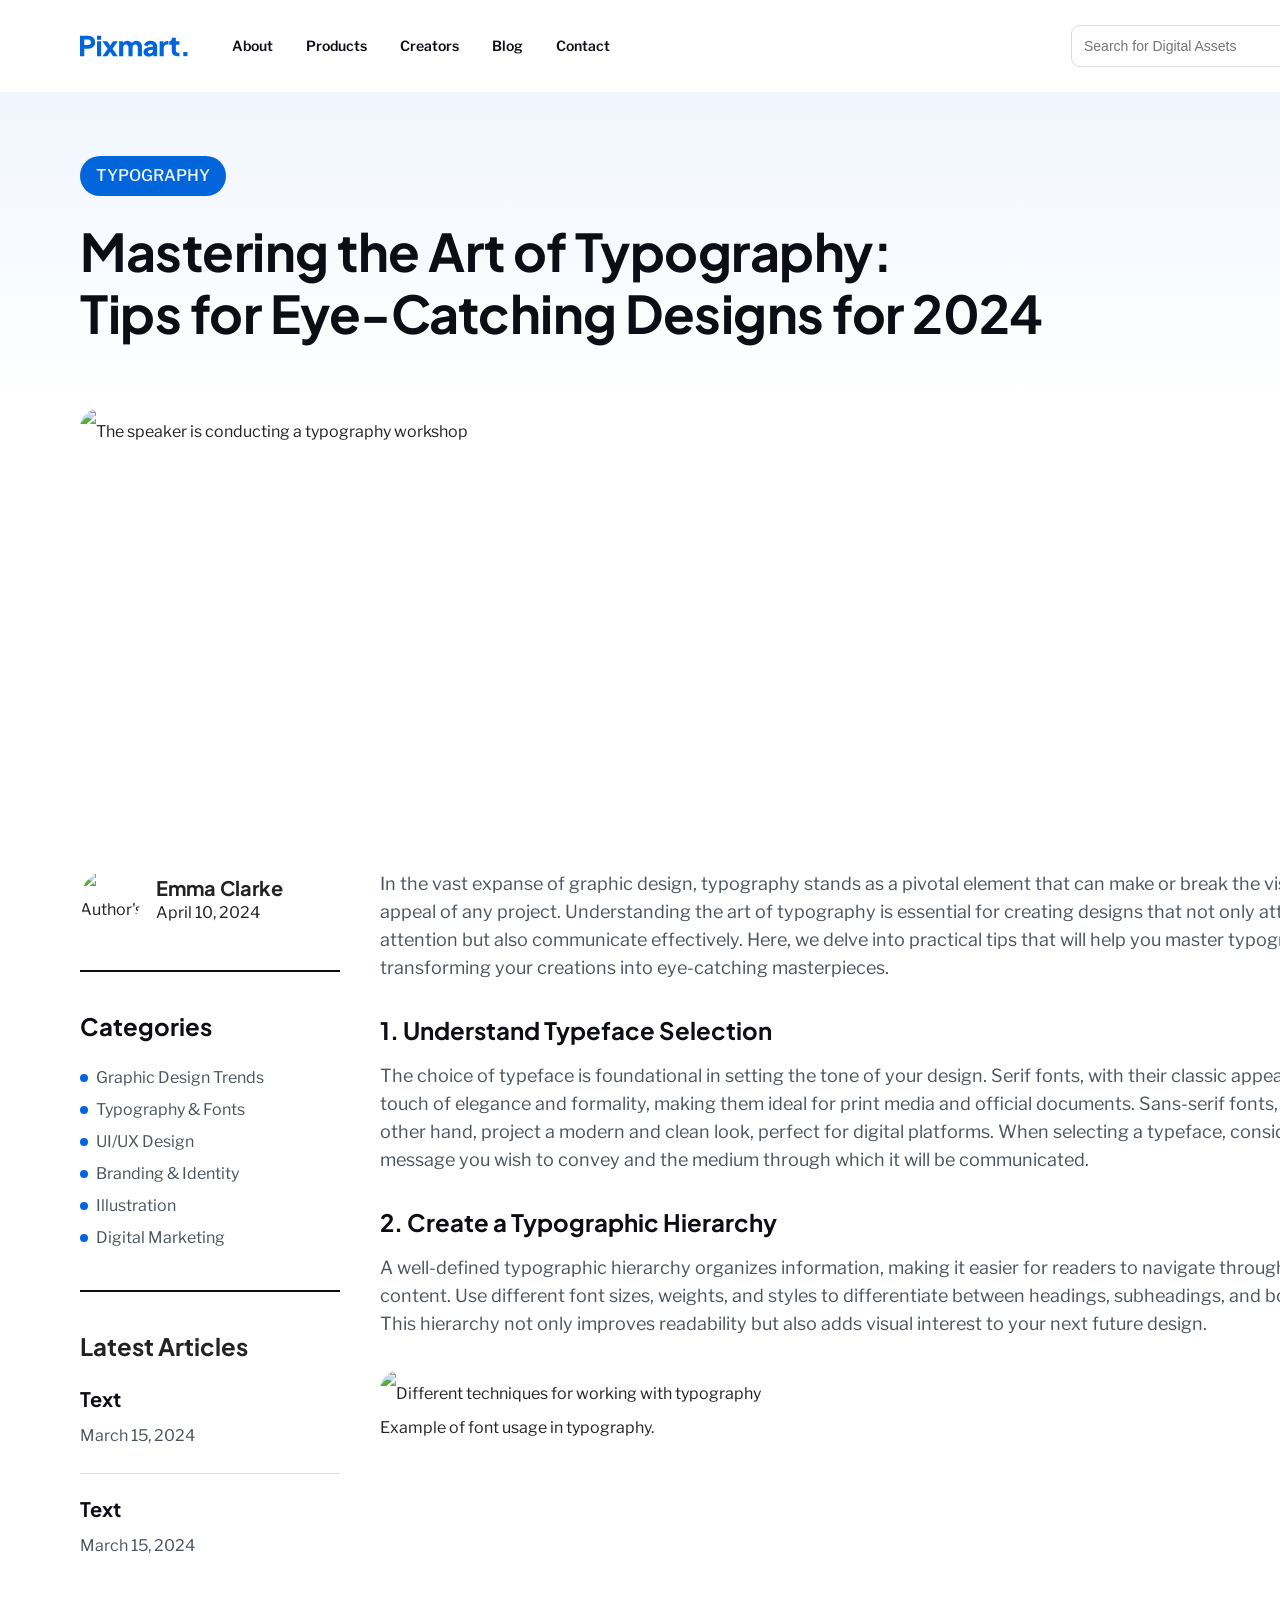
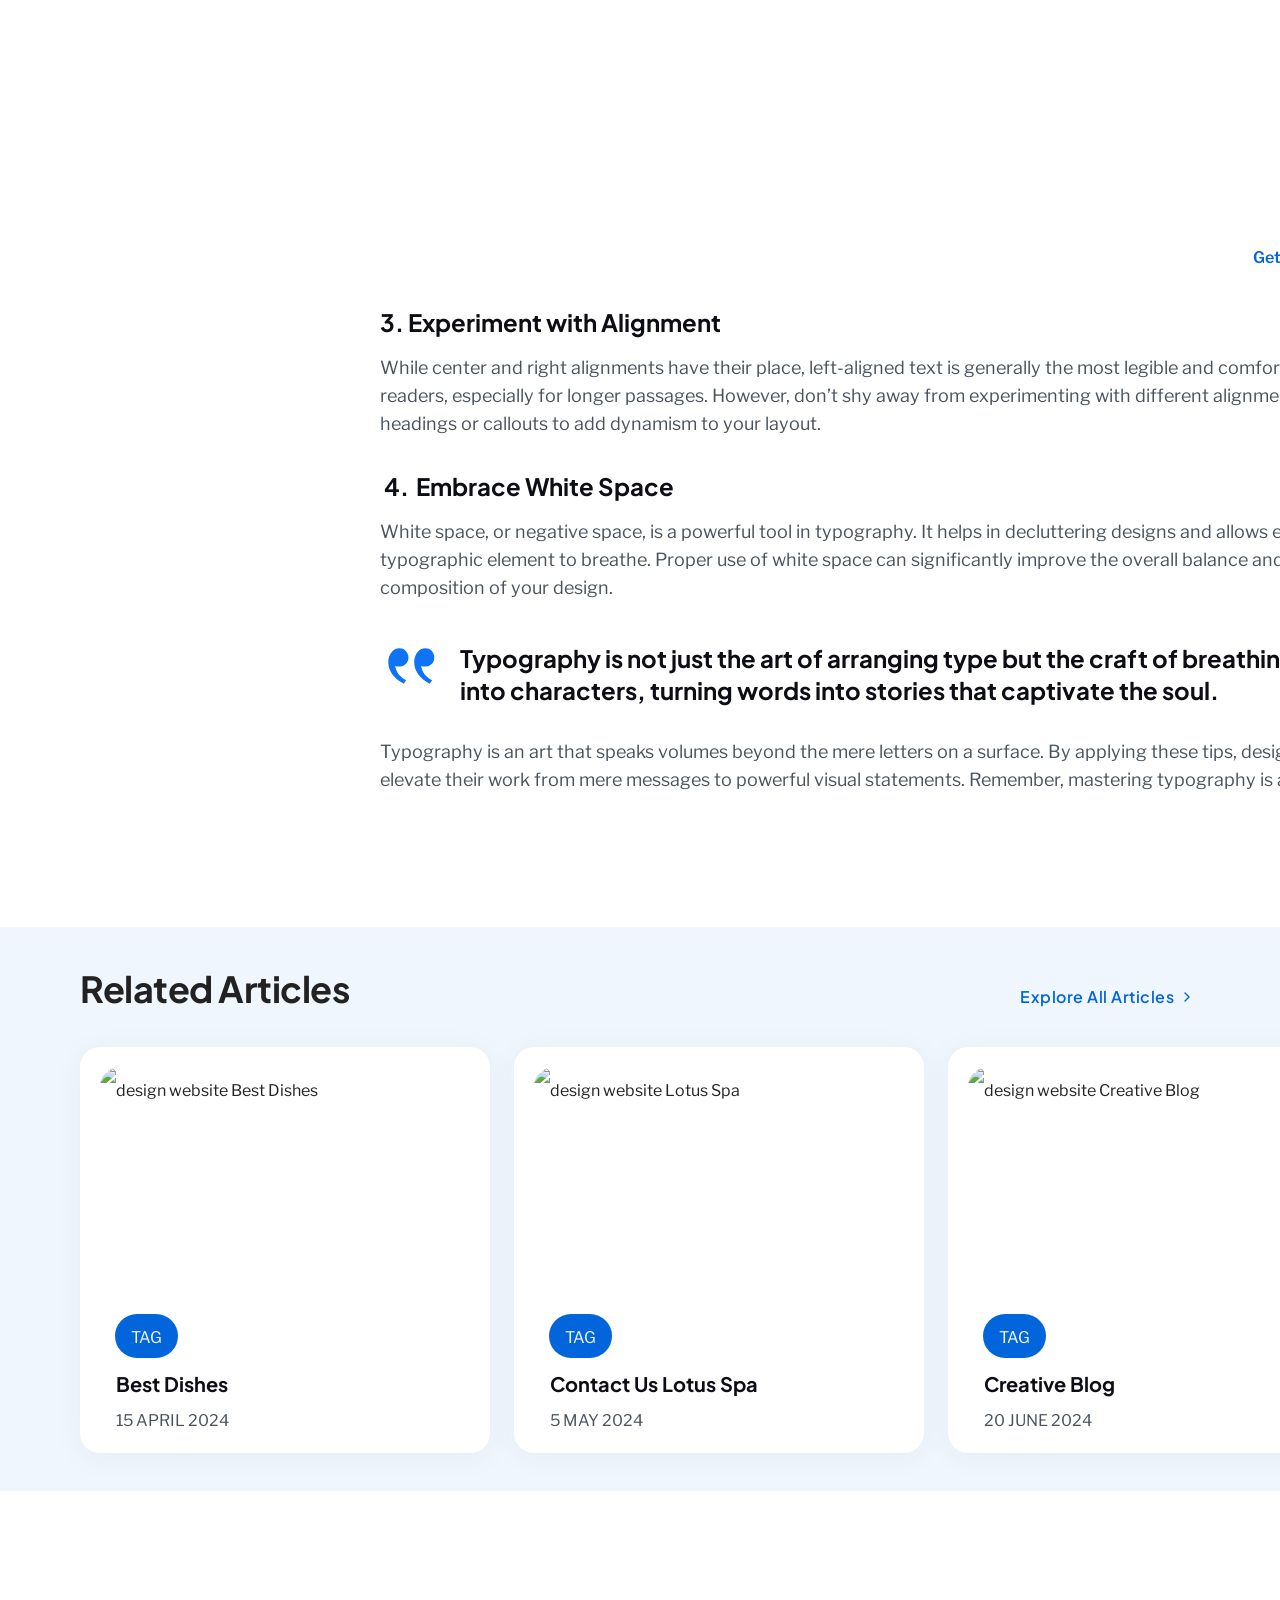
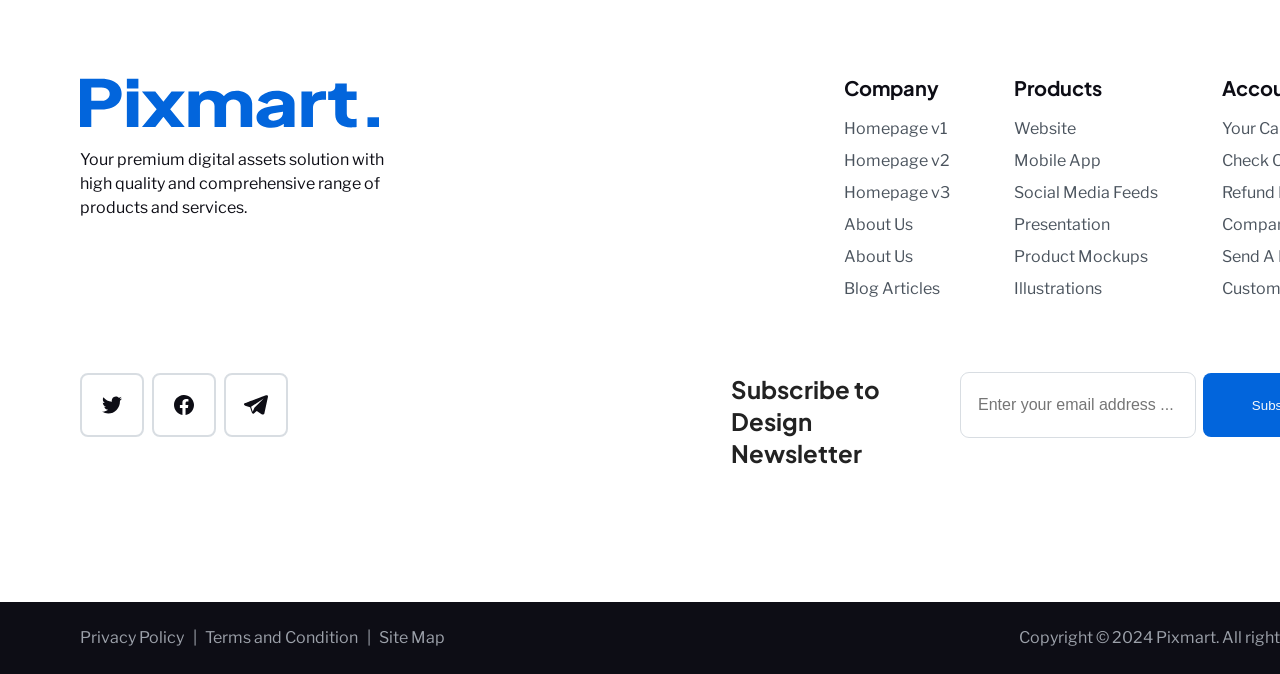
==== blog_details.html @ 141a5604 "refactor footer structure to include container class" ====
<!DOCTYPE html>
<html lang="en">
    <head>
        <meta charset="UTF-8">
        <meta name="viewport" content="width=device-width, initial-scale=1.0">
        <meta name="description" content="Discover why typography is crucial for professional design. Read Pixmart's blog for tips and inspiration for designers and developers.">
        <title>PixMart Blog</title>
        <link rel="icon" href="img/favicons/favicon_16.png" sizes="16x16" type="image/png">
        <link rel="icon" href="img/favicons/favicon_32.png" sizes="32x32" type="image/png">
        <link rel="icon" href="img/favicons/favicon_48.png" sizes="48x48" type="image/png">
        <link rel="icon" href="img/favicons/favicon_64.png" sizes="64x64" type="image/png">
        <link rel="icon" href="img/favicons/favicon_svg.svg" sizes="any" type="image/svg+xml">
        <link rel="icon" href="img/favicons/favicon_ico.ico" type="image/x-icon">
        <link rel="preconnect" href="https://fonts.googleapis.com">
        <link rel="preconnect" href="https://fonts.gstatic.com" crossorigin>
        <link href="https://fonts.googleapis.com/css2?family=Libre+Franklin:ital,wght@0,100..900;1,100..900&family=Plus+Jakarta+Sans:ital,wght@0,200..800;1,200..800&display=swap" rel="stylesheet">
        <link rel="stylesheet" href="css/normalize.css">
        <link rel="stylesheet" href="css/style.css">
        <meta name="color-scheme" content="light">
    </head>

    <body>
        <header class="header container">
            <a class="header__link-svg" href="index.html">
                <svg
                    class="header__logo"
                    width="108"
                    height="22"
                >
                    <use xlink:href="img/sprite.svg#pixmart-logo"></use>
                </svg>
            </a>
            <nav class="nav-menu">
                <ul class="nav-menu__list">
                    <li class="nav-menu__item">
                        <a class="nav-menu__link" href="#">about</a>
                    </li>
                    <li class="nav-menu__item">
                        <a class="nav-menu__link links" href="catalog.html">products</a>
                    </li>
                    <li class="nav-menu__item">
                        <a class="nav-menu__link links" href="#">creators</a>
                    </li>
                    <li class="nav-menu__item">
                        <a class="nav-menu__link links" href="blog_details.html">blog</a>
                    </li>
                    <li class="nav-menu__item">
                        <a class="nav-menu__link links" href="contacts.html">contact</a>
                    </li>
                </ul>
            </nav>
            <form
                action="/#"
                class="header__form"
                method="get"
                role="search"
            >
                <label class="header__form-label visually-hidden" for="id-header-search">
                    Site search input fields
                </label>
                <input
                    type="search"
                    name="header-search"
                    id="id-header-search"
                    class="header__search-filds"
                    placeholder="Search for Digital Assets"
                    required
                >
            </form>
            <a
                href="/#"
                class="header__card-button brand-color-button"
                title="Go to the Cart"
            >
                <svg
                    class="header__button-image"
                    width="24"
                    height="24"
                >
                    <use xlink:href="img/sprite.svg#cart-icon"></use>
                </svg>
            </a>
        </header>

        <main>

            <div class="blog-details__background-heading">
                <div class="blog-details">
                        <span class="blog-details__tag">
                            TYPOGRAPHY
                        </span>
                        <h1 class="blog-details__heading">
                            Mastering the&nbsp;Art&nbsp;of&nbsp;Typography:
                            Tips&nbsp;for&nbsp;Eye-Catching Designs for&nbsp;2024
                        </h1>
                </div>
            </div>
            <div class="blog-details__content-wrap">
                <img
                    src="img/blog_heading_.webp"
                    alt="The speaker is conducting a typography workshop"
                    class="blog-details__content-image"
                    width="1280"
                    height="414"
                >
                <div class="blog-details__side-wrap">
                    <div class="blog-details__author-card">
                        <img
                            src="img/emma_clark_user.webp"
                            alt="Author's picture"
                            class="blog-details__author-image"
                            width="60"
                            height="60"
                        >
                        <div class="blog-details__author-info">
                            <p class="blog-details__author-name">
                                Emma Clarke
                            </p>
                            <time datetime="2024-04-10" class="blog-details__post-time">
                                April 10, 2024
                            </time>
                        </div>
                    </div>
                    <div class="blog-details__categories-wrap">
                        <h2 class="categories__list-tittle">Categories</h2>
                        <ul class="categories__list">
                            <li class="categories__item">
                                <a href="#" class="blog-categories__item-link">
                                    Graphic Design Trends
                                </a>
                            </li>
                            <li class="categories__item">
                                <a href="blog_details.html" class="blog-categories__item-link">
                                    Typography & Fonts
                                </a>
                            </li>
                            <li class="categories__item">
                                <a href="#" class="blog-categories__item-link">
                                    UI/UX Design
                                </a>
                            </li>
                            <li class="categories__item">
                                <a href="#" class="blog-categories__item-link">
                                    Branding & Identity
                                </a>
                            </li>
                            <li class="categories__item">
                                <a href="#" class="blog-categories__item-link">
                                    Illustration
                                </a>
                            </li>
                            <li class="categories__item">
                                <a href="#" class="blog-categories__item-link">
                                    Digital Marketing
                                </a>
                            </li>
                        </ul>
                    </div>
                    <div class="blog-details__last-articles-wrap">
                        <h2 class="last-articles__list-tittle">Latest Articles</h2>
                        <ul class="last-articles__list">
                            <li class="last-articles__item">
                                <a href="#" class="last-articles__item-link">
                                    Text
                                </a>
                                <time datetime="2024-03-15" class="last-articles__time">
                                    March 15, 2024
                                </time>
                            </li>
                            <li class="last-articles__item">
                                <a href="#" class="last-articles__item-link">
                                    Text
                                </a>
                                <time datetime="2024-03-15" class="last-articles__time">
                                    March 15, 2024
                                </time>
                            </li>
                        </ul>
                    </div>
                </div>
                <div class="blog-details__content-container">
                    <p class="blog-details__content">
                        In the vast expanse of graphic design, typography stands as a pivotal element that  can make or break the visual appeal of any project. Understanding the art of     typography is essential for creating designs that not only attract attention but    also communicate effectively. Here, we delve into practical tips that will help you    master typography, transforming your creations into eye-catching masterpieces.
                    </p>
                    <ol class="blog-details__list">
                        <li class="blog-details__list-item">
                            <h2 class="blog-details__item-title">
                                Understand Typeface Selection
                            </h2>
                            <p class="blog-details__item-content">
                                The choice of typeface is foundational in setting the tone of your design.  Serif fonts, with their classic appeal, lend a touch of elegance and     formality, making them ideal for print media and official documents.    Sans-serif fonts, on the other hand, project a modern and clean look,  perfect for digital platforms. When selecting a typeface, consider the   message you wish to convey and the medium through which it will be    communicated.
                            </p>
                        </li>
                        <li class="blog-details__list-item">
                            <h2 class="blog-details__item-title">
                                Create a Typographic Hierarchy
                            </h2>
                            <p class="blog-details__item-content">
                                A well-defined typographic hierarchy organizes information, making it easier    for readers to navigate through the content. Use different font sizes,     weights, and styles to differentiate between headings, subheadings, and body    text. This hierarchy not only improves readability but also adds visual    interest to your next future design.
                            </p>
                            <div class="blog-details__item-picture-wrap">
                                <figure class="blog-details__picture-container">
                                    <img
                                        src="img/font_usage_e.webp"
                                        alt="Different techniques for working with typography"
                                        class="blog-details__picture"
                                        width="980"
                                        height="462"
                                    >
                                    <figcaption class="blog-details__picture-caption">
                                        Example of font usage in typography.
                                    </figcaption>
                                </figure>
                                <a href="#" class="blog-details__content-link brand-color-links">
                                    Get this asset
                                </a>
                            </div>
                        </li>
                        <li class="blog-details__list-item">
                            <h2 class="blog-details__item-title">
                                Experiment with Alignment
                            </h2>
                            <p class="blog-details__item-content">
                                While center and right alignments have their place, left-aligned text is    generally the most legible and comfortable for readers, especially for     longer passages. However, don’t shy away from experimenting with different  alignments in headings or callouts to add dynamism to your layout.
                            </p>
                        </li>
                        <li class="blog-details__list-item">
                            <h2 class="blog-details__item-title">
                                Embrace White Space
                            </h2>
                            <p class="blog-details__item-content">
                                White space, or negative space, is a powerful tool in typography. It helps  in decluttering designs and allows each typographic element to breathe.  Proper use of white space can significantly improve the overall balance and  composition of your design.
                            </p>
                        </li>
                    </ol>
                    <div class="blog-details__qoute-wrap">
                        <svg
                            class="blog-details__qoute-img"
                            width="48"
                            height="38"
                        >
                            <use xlink:href="img/sprite.svg#qoute-img"></use>
                        </svg>
                        <blockquote class="blog-details__quote">
                            Typography is not just the art of arranging type but the craft of breathing life    into characters, turning words into stories that captivate the soul.
                        </blockquote>
                    </div>
                    <p class="blog-details__content">
                        Typography is an art that speaks volumes beyond the mere letters on a surface. By   applying these tips, designers can elevate their work from mere messages to powerful  visual statements. Remember, mastering typography is a journey of continuous     learning and experimentation. Embrace the process, and let your designs speak louder    than words. Happy designing!
                    </p>
                </div>
            </div>

            <section class="blog-details__cards-container">
                <div class="blog-details__cards-background">
                    <div class="blog-details__cards-title-wrap">
                        <h2 class="blog-details__cards-title">Related Articles</h2>
                        <a href="#" class="blog-details__title-link brand-color-links">
                            Explore All Articles
                            <svg
                                class="blog-details__title-link-icon"
                                width="16"
                                height="16"
                                aria-hidden="true"
                            >
                                <use xlink:href="img/sprite.svg#arrow-left-link"></use>
                            </svg>
                        </a>
                    </div>
                    <div class="blog-details__cards-wrap">
                        <a href="#" class="blog-details__cards-link">
                            <article class="blog-details__card">
                                <img 
                                    src="img/best_dishes.webp"
                                    alt="design website Best Dishes"
                                    class="blog-details__cards-image"
                                    width="370"
                                    height="272"
                                >
                                <div class="blog-details__cards-heading-wrap">
                                    <h3 class="blog-details__card-heading">Best Dishes</h3>
                                    <time datetime="2024-04-15" class="blog-details__cards-time">
                                        15 APRIL 2024
                                    </time>
                                </div>
                            </article>
                        </a>
                        <a href="#" class="blog-details__cards-link">
                            <article class="blog-details__card">
                                <img
                                    src="img/lotus_spa.webp"
                                    alt="design website Lotus Spa"
                                    class="blog-details__cards-image"
                                    width="370"
                                    height="272"
                                >
                                <div class="blog-details__cards-heading-wrap">
                                    <h3 class="blog-details__card-heading">Contact Us Lotus Spa</h3>
                                    <time datetime="2024-05-05" class="blog-details__cards-time">
                                        5 MAY 2024
                                    </time>
                                </div>
                            </article>
                        </a>
                        <a href="#" class="blog-details__cards-link">
                            <article class="blog-details__card">
                                <img
                                    src="img/ceative_blog.webp"
                                    alt="design website Creative Blog"
                                    class="blog-details__cards-image"
                                    width="370"
                                    height="272"
                                >
                                <div class="blog-details__cards-heading-wrap">
                                    <h3 class="blog-details__card-heading">Creative Blog</h3>
                                    <time datetime="2024-06-20" class="blog-details__cards-time">
                                        20 JUNE 2024
                                    </time>
                                </div>
                            </article>
                        </a>
                    </div>
                </div>
            </section>

        </main>

        <footer class="footer">
            <div class="footer__main-wrap container">
                <div class="footer__content">
                    <div class="footer__logo-description-wrap">
                        <a href="index.html" class="footer__logo-home-link">
                            <svg
                                class="footer__logo"
                                width="300"
                                height="50.19"
                            >
                                <use xlink:href="img/sprite.svg#pixmart-logo"></use>
                            </svg>
                        </a>
                        <p class="footer__logo-description">Your premium digital assets solution with high  quality and comprehensive range of products and services.</p>
                    </div>
                    <div class="footer__links-sections">
                        <section class="footer__links-lists">
                            <h2 class="footer__list-header">Company</h2>
                            <ul class="footer__list">
                                <li class="footer__links-lists-items">
                                    <a href="#" class="footer__links">Homepage v1</a>
                                </li>
                                <li class="footer__links-lists-items">
                                    <a href="#" class="footer__links">Homepage v2</a>
                                </li>
                                <li class="footer__links-lists-items">
                                    <a href="#" class="footer__links">Homepage v3</a>
                                </li>
                                <li class="footer__links-lists-items">
                                    <a href="#" class="footer__links">About Us</a>
                                </li>
                                <li class="footer__links-lists-items">
                                    <a href="#" class="footer__links">About Us</a>
                                </li>
                                <li class="footer__links-lists-items">
                                    <a href="blog_details.html" class="footer__links">Blog Articles</a>
                                </li>
                            </ul>
                        </section>

                        <section class="footer__links-lists">
                            <h2 class="footer__list-header">Products</h2>
                            <ul class="footer__list">
                                <li class="footer__links-lists-items">
                                    <a href="catalog.html" class="footer__links">Website</a>
                                </li>
                                <li class="footer__links-lists-items">
                                    <a href="#" class="footer__links">Mobile App</a>
                                </li>
                                <li class="footer__links-lists-items">
                                    <a href="#" class="footer__links">Social Media Feeds</a>
                                </li>
                                <li class="footer__links-lists-items">
                                    <a href="#" class="footer__links">Presentation</a>
                                </li>
                                <li class="footer__links-lists-items">
                                    <a href="#" class="footer__links">Product Mockups</a>
                                </li>
                                <li class="footer__links-lists-items">
                                    <a href="#" class="footer__links">Illustrations</a>
                                </li>
                            </ul>
                        </section>

                        <section class="footer__links-lists">
                            <h2 class="footer__list-header">Account</h2>
                            <ul class="footer__list">
                                <li class="footer__links-lists-items">
                                    <a href="#" class="footer__links">Your Cart</a>
                                </li>
                                <li class="footer__links-lists-items">
                                    <a href="#" class="footer__links">Check Out</a>
                                </li>
                                <li class="footer__links-lists-items">
                                    <a href="#" class="footer__links">Refund Policy</a>
                                </li>
                                <li class="footer__links-lists-items">
                                    <a href="#" class="footer__links">Company Policy</a>
                                </li>
                                <li class="footer__links-lists-items">
                                    <a href="contacts.html" class="footer__links">Send A Message</a>
                                </li>
                                <li class="footer__links-lists-items">
                                    <a href="#" class="footer__links">Customer Support</a>
                                </li>
                            </ul>
                        </section>

                    </div>
                </div>
                <div class="newsletter">
                    <ul class="footer__social-media-list">
                        <li class="footer__social-media-item">
                            <a
                                href="#"
                                class="footer__social-media-links brand-light-color-button"
                                target="_blank"
                                rel="noopener noreferrer"
                            >
                                <svg
                                    class="footer__social-media-icon"
                                    width="24"
                                    height="24"
                                >
                                    <use xlink:href="img/sprite.svg#x-twitter-ico"></use>
                                </svg>
                            </a>
                        </li>
                        <li class="footer__social-media-item">
                            <a
                                href="#"
                                class="footer__social-media-links brand-light-color-button"
                                target="_blank"
                                rel="noopener noreferrer"
                            >
                            <svg
                                class="footer__social-media-icon"
                                width="24"
                                height="24"
                            >
                                <use xlink:href="img/sprite.svg#facebook-ico"></use>
                            </svg>
                            </a>
                        </li>
                        <li class="footer__social-media-item">
                            <a
                                href="#"
                                class="footer__social-media-links brand-light-color-button"
                                target="_blank"
                                rel="noopener noreferrer"
                            >
                            <svg
                                class="footer__social-media-icon"
                                width="24"
                                height="24"
                            >
                                <use xlink:href="img/sprite.svg#telegram"></use>
                            </svg>
                            </a>
                        </li>
                    </ul>
                    <form
                        action="#"
                        method="post"
                        class="newsletter__form"
                    >
                        <label for="id-footer-user-email" class="newsletter__form-label">
                            Subscribe to Design Newsletter
                        </label>
                        <input
                            type="email"
                            name="footer-user-email"
                            id="id-footer-user-email"
                            class="newsletter__email-input"
                            placeholder="Enter your email address ..."
                            required
                            pattern="[a-z0-9._%+-]+@[a-z0-9.-]+\.[a-z]{2,}$"
                        >
                        <button type="submit" class="newsletter__form-button brand-color-button">
                            Subscribe
                        </button>
                    </form>
                </div>
            </div>
            <div class="footer__bottom-bar">
                <div class="footer__copyright-container  container">
                    <nav class="footer__copyright-navigation">
                        <ul class="footer__copyright-list">
                            <li class="footer__copyright-item">
                                <a href="#" class="footer__copyright-links">Privacy Policy</a>
                            </li>
                            <li class="footer__copyright-item">
                                <a href="#" class="footer__copyright-links">Terms and Condition</a>
                            </li>
                            <li class="footer__copyright-item">
                                <a href="#" class="footer__copyright-links">Site Map</a>
                            </li>
                        </ul>
                    </nav>
                    <p class="footer__copyright">Copyright &copy; 2024 Pixmart. All rights reserved.</p>
                </div>
            </div>
        </footer>
    </body>
</html>
---- css/style.css ----
:root {
    --font-family-secondary: "Libre Franklin", Arial, sans-serif;
    --font-family-primary: "Plus Jakarta Sans", Arial, sans-serif;


    --font-size-heroes: 52px;
    --font-size-headings: var(--font-size-small);
    --font-size-subheadings: var(--font-size-extra);
    --font-size-buttons: var(--font-size-medium);
    --font-size-controls: var(--font-size-extra-small);


    --font-size-extra: 36px;

    --font-size-extra-large: 28px;

    --font-size-medium-large: 24px;

    --font-size-large: 20px;

    --font-size-medium: 18px;

    --font-size-small: 16px;

    --font-size-extra-small: 14px;


    --font-weight-extra: 700;

    --font-weight-large: 600;

    --font-weight-medium: 500;

    --font-weight-small: 400;


    --font-line-height-heroes: 62px;

    --font-line-hieght-regular:48px;

    --font-line-height-large: 28px;

    --font-line-height-medium: 24px;

    --font-line-height-small: 20px;


    --color-brand: rgb(2, 101, 220);
    --color-brand-alternative: rgba(244, 247, 250, 1);
    --color-bg-base: rgba(255, 255, 255, 1);
    --color-text-primary: rgba(13, 13, 21, 1);
    --color-text-secondary: rgba(42, 53, 65, 0.85);
    --color-text-secondary-alt: rgba(42, 53, 65, 0.7);
    --color-headings: rgba(15, 115, 246, 1);
    --color-brand-buttons: rgba(245, 248, 251, 1);
    --color-bg-base-invert: var(--color-text-primary);
    --color-titles: rgb(34, 34, 34);
}

/* Reset CSS */
* {
    margin: 0;
    padding: 0;
    box-sizing: border-box;
    outline-offset: 0;
}

/* Base styles */
body {
    font-family: var(--font-family-secondary);
    line-height: var(--font-line-hieght-regular);
    background-color: var(--color-bg-base);
    color: var(--color-titles);
    margin: 0;
    padding: 0;
}

h1, h2, h3, h4, h5, h6 {
    font-weight: normal;
}

p {
    margin: 0 0 0 0;
}

ul {
    list-style: none;
    padding: 0;
}

a {
    text-decoration: none;
    color: inherit;
}

.container {
    width: 1440px;
    margin-inline: auto;
    padding-inline: 80px;
}

:focus {
    outline: none;
}

button {
    border: none;
}

.visually-hidden {
    position: absolute;
    width: 1px;
    height: 1px;
    padding: 0;
    margin: -1px;
    overflow: hidden;
    clip: rect(0, 0, 0, 0);
    border: 0;
}

.section-gap-container {
    display: flex;
    flex-direction: column;
    gap: 120px;
}

.header {
    display: flex;
    align-items: center;
    padding-top: 26px;
    padding-bottom: 26px;
    justify-content: space-between;
    gap: 8px;
    flex-wrap: nowrap;
}

.header__link-svg {
    margin-right: 24px;
}

.header__link-svg:focus-visible {
    outline: 4px solid rgb(56, 146, 243);
    border-radius: 5px;
}

.header__logo {
    display: flex;
    align-items: center;
}

.header__form {
    margin-left: auto;
    display: flex;
    align-items: center;
    margin-right: 0px;
}

.header__search-filds {
    width: 240px;
    padding: 10px 12px;
    font-size: var(--font-size-controls);
    font-weight: var(--font-weight-small);
    line-height: var(--font-line-height-small);
    color: var(--color-text-secondary-alt);
}

.header__card-button {
    display: flex;
    align-items: center;
    justify-content: center;
    border-radius: 8px;
    background-color: var(--color-brand);
    padding: 9px;
    width: 40px;
    height: 40px;
    box-sizing: border-box;
    flex-shrink: 0;
}

.header__card-button:hover {
    background: rgb(56, 146, 243);
}

.header__card-button:focus-visible {
    outline: 4px solid rgb(56, 146, 243);
    background: var(--color-brand);
}

.header__card-button:active {
    background: rgb(0, 84, 182);
}

.header__card-button:disabled {
    background: rgba(29, 54, 83, 0.17);
}

.nav-menu {
    padding-inline: 12px;
}

.nav-menu__list {
    display: flex;
    gap: 33px;
    align-items: center;
    max-width: 820px;
    flex-wrap: nowrap;
}

.nav-menu__item {
    display: flex;
    flex-wrap: nowrap;
}

.nav-menu__link {
    font-weight: var(--font-weight-large);
    font-size: var(--font-size-extra-small);
    line-height: var(--font-line-height-small);
    font-family: var(--font-family-secondary);
    text-transform: capitalize;
    color: var(--color-text-primary);
    text-overflow: ellipsis;
    overflow: hidden;
}

.nav-menu__link:hover {
    color: rgb(56, 146, 243);
}

.nav-menu__link:focus-visible {
    outline: 4px solid rgb(56, 146, 243);
    border-radius: 5px;
}

.nav-menu__link:active {
    color: rgb(0, 84, 182);
    outline: none;
}

.nav-menu__link:disabled {
    color: rgba(34, 52, 73, 0.4);
}

.hero {
    background: linear-gradient(90deg, rgb(240, 246, 253) 44%, var(--color-bg-base) 100%);
}

.hero__content {
    display: flex;
    flex-direction: row;
    justify-content: flex-start;
    gap: 33px;
    flex-wrap: nowrap;
    padding-inline: 80px 40px;
    margin-block: 47px;
    align-items: flex-start;
}

.hero__text-container {
    display: flex;
    flex-direction: column;
    align-items: flex-start;
    gap: 32px;
    padding: 74px 0 0 0;
    margin: 0px 100px 74px 0;
    flex-wrap: nowrap;
}

.hero__title {
    font-family: var(--font-family-primary);
    font-weight: var(--font-weight-extra);
    font-size: var(--font-size-heroes);
    line-height: var(--font-line-height-heroes);
    letter-spacing: -0.5px;
    margin: 0;
    max-width: min-content;
}

.block-line {
    display: block;
}

span.hero__accent {
    color: var(--color-brand);
}

.hero__slogan {
    font-family: var(--font-family-primary);
    font-size: var(--font-size-large);
    font-weight: var(--font-weight-medium);
    line-height: var(--font-line-height-large);
    color: var(--color-text-secondary);
    margin: 0px;
    max-width: 568px;
    overflow: hidden;
    white-space: normal;
    text-overflow: ellipsis;
}

.hero__buttons-wrap {
    display: flex;
    gap: 9px;
    flex-direction: row;
}

.hero__buttons {
    font-size: var(--font-size-medium);
    line-height: var(--font-line-height-large);
    font-weight: var(--font-weight-large);
    border-radius: 8px;
    padding: 18px 32px;
    background: var(--color-brand);
    color: var(--color-brand-buttons);
    height: 64px;
    white-space: nowrap;
}

.hero__buttons:hover {
    background: rgb(56, 146, 243);
}

.hero__buttons:focus-visible {
    outline: 4px solid rgb(56, 146, 243);
    background: var(--color-brand);
}

.hero__buttons:active {
    background: rgb(0, 84, 182);
}

.hero__buttons:disabled {
    background: rgba(29, 54, 83, 0.17);
    color: rgba(34, 52, 73, 0.4);
}

.hero__buttons-social {
    font-size: 18px;
    line-height: 28px;
    font-weight: 600;
    border-radius: 8px;
    padding: 18px 32px 18px 39px;
    display: flex;
    gap: 10px;
    align-items: center;
    background: var(--color-bg-base);
    margin-left: 16px;
    height: 64px;
    white-space: nowrap;
}

.hero__buttons-social:hover {
    outline: 1px solid rgb(56, 146, 243);
    background: rgba(41, 77, 117, 0.09);
}

.hero__buttons-social:focus-visible {
    outline: 4px solid rgb(56, 146, 243);
    background: rgba(41, 77, 117, 0.09);
}

.hero__buttons-social:active {
    outline: none;
    background: rgba(41, 77, 117, 0.09);
}

.hero__buttons-social:disabled {
    outline: none;
    color: rgba(34, 52, 73, 0.4);
}

.hero__img-container {
    display: grid;
    grid-template-columns: 12.6% 28%;
    grid-template-rows: 3.5% 31%;
    grid-gap: 32px;
    max-width: 624px;
    position: relative;
}

.hero__img-container:before {
    content: "";
    display: block;
    width: 56px;
    height: 56px;
    background-image: url('/img/hero_icon_befor.svg');
    position: absolute;
    background-size: 32px;
    background-position: center;
    background-repeat: no-repeat;
    top: 446px;
    left: 30px;
    z-index: 2;
    border-radius: 10px;
    box-shadow: 0px 4px 40px 0px rgba(29, 57, 95, 0.08);
    background-color: rgb(255, 255, 255);
}

.hero__img-container:after {
    content: "";
    display: block;
    width: 56px;
    height: 56px;
    background-image: url('/img/hero_icon_after.svg');
    position: absolute;
    background-size: 32px;
    background-position: center;
    background-repeat: no-repeat;
    top: 9px;
    left: 494px;
    z-index: 2;
    border-radius: 10px;
    box-shadow: 0px 4px 40px 0px rgba(29, 57, 95, 0.08);
    background-color: rgb(255, 255, 255);
}

.hero__img-examples {
    grid-column: 3/4;
    grid-row: 2/3;
    object-fit: cover;
    outline: 5px solid rgb(255, 255, 255);
    outline-offset: -5px;
    border-radius: 10px;
}

.hero__image-ui {
    grid-column: 1/2;
    grid-row: 1/4;
    object-fit: cover;
    z-index: 1;
    border-radius: 10px;
    object-position: -345px;
}

.hero__img-screens {
    object-fit: cover;
    grid-column: 2/3;
    grid-row: 3/4;
}



.products {
    display: flex;
    flex-direction: row;
    gap: 34px;
    justify-content: flex-start;
    flex-wrap: nowrap;
    overflow: hidden;
}

.products__item {
    display: flex;
    flex-direction: column;
    align-items: center;
    gap: 21px;
}

.products__img-container {
    border-radius: 20px;
    padding: 36px;
    background: var(--color-brand-alternative);
    color: var(--color-brand);
}

.products__img-container:hover {
    background: var(--color-brand);
}

.products__img-container:hover svg {
    color:  rgb(224, 242, 255);
}

.products__img {
    display: block;
}

.products__item-text {
    font-family: var(--font-family-primary);
    font-weight: var(--font-weight-medium);
    font-size: var(--font-size-large);
    line-height: var(--font-line-height-large);
}

.categories {
    display: grid;
    grid-template-columns: 1fr 1fr;
    gap: 64px;
    align-items: start;
}

.categories__items {
    display: grid;
    grid-template-columns: repeat(2, max-content);
    grid-template-rows: repeat(2, 100px 60px) 100px;
    gap: 20px;
    clip-path: inset(120px 0px 120px 0px);
    margin: -120px 0;
    padding: 0px 74px;
    position: relative;
}

.categories__item-link {
    position: relative;
}

.categories__item-link:nth-of-type(3):before {
    content: "";
    position: absolute;
    top: 0;
    left: 0;
    background: linear-gradient(181deg, rgba(240, 246, 253, 60%) 0%, rgba(255, 255, 255, 100%) 100%);
    z-index: 2;
    border-radius: 20px 20px 0 0;
    width: 220px;
    height: 60px;
}

.categories__item-link:nth-of-type(6):before {
    content: "";
    position: absolute;
    top: 120px;
    left: 0;
    background: linear-gradient(359deg, rgba(240, 246, 253, 60%) 0%, rgba(255, 255, 255, 100%) 100%);
    z-index: 2;
    border-radius: 0 0 20px 20px;
    width: 220px;
    height: 60px;
}

.categories__item-link:nth-of-type(1) {
    grid-column: 1;
    grid-row: 2;
}

.categories__item-link:nth-of-type(2) {
    grid-column: 1;
    grid-row: 4;
}

.categories__item-link:nth-of-type(3) {
    grid-column: 1;
    grid-row: 6;
}

.categories__item-link:nth-of-type(4) {
    grid-column: 2;
    grid-row: 5;
}

.categories__item-link:nth-of-type(5) {
    grid-column: 2;
    grid-row: 3;
}

.categories__item-link:nth-of-type(6) {
    grid-column: 2;
    grid-row: 1;
}

article.categories__cards {
    background: var(--color-brand-alternative);
    display: flex;
    gap: 16px;
    padding: 24px 24px;
    border-radius: 20px;
    flex-direction: column;
    color: var(--color-brand);
    max-width: 220px;
}

article.categories__cards:hover {
    background: var(--color-brand);
}

article.categories__cards:hover .categories__cards-title {
    color: rgb(248, 247, 255);
}

article.categories__cards:hover svg {
    color:  rgb(224, 242, 255);
}

.categories__cards-text-wrap {
    display: flex;
    flex-direction: column;
    gap: 8px;
    overflow: hidden;
}

.categories__cards-title {
    font-family: var(--font-family-primary);
    font-size: var(--font-size-extra-large);
    font-weight: var(--font-weight-extra);
    line-height: var(--font-size-extra);
    color: var(--color-text-primary);
    margin: 0;
    white-space: nowrap;
    overflow: hidden;
    text-overflow: ellipsis;
}

.categories__cards-category-wrap {
    white-space: nowrap;
    font-size: var(--font-size-small);
    font-weight: var(--font-weight-small);
    color: var(--color-text-secondary);
    line-height: var(--font-line-height-medium);
    margin: 0;
    overflow: hidden;
    display: flex;
    flex-wrap: nowrap;
    flex-direction: row;
    gap: 22px;
}

.categories__cards-category {
    font-size: var(--font-size-small);
    font-weight: var(--font-weight-small);
    color: var(--color-text-secondary);
    line-height: var(--font-line-height-medium);
    margin: 0;
}

.categories__cards-category:not(:last-of-type):after {
    content: "·";
    display: inline-block;
    font-size: var(--font-size-small);
    font-weight: var(--font-weight-small);
    color: var(--color-text-secondary);
    line-height: var(--font-line-height-medium);
    padding-inline: 9px;
    position: absolute;
}

.categories__text-container {
    display: flex;
    flex-direction: column;
    gap: 16px;
    align-items: flex-start;
    padding-top: 78px;
    padding-right: 10px;
    margin-bottom: 10px;
}

.categories__header {
    font-size: var(--font-size-headings);
    font-weight: var(--font-weight-small);
    line-height: var(--font-line-height-medium);
    color: var(--color-headings);
    text-transform: uppercase;
}

.categories__title {
    font-family: var(--font-family-primary);
    font-size: var(--font-size-subheadings);
    font-weight: var(--font-weight-extra);
    line-height: var(--font-line-hieght-regular);
    letter-spacing: -0.5px;
    max-width: 428px;
}

.categories__description {
    font-size: var(--font-size-medium);
    font-weight: var(--font-weight-small);
    line-height: var(--font-size-extra-large);
    min-width: 457px;
}

.categories__button {
    margin-top: 16px;
    font-size: var(--font-size-buttons);
    line-height: var(--font-line-height-large);
    line-height: var(--font-line-height-large);
    background-color: var(--color-brand);
    color: var(--color-brand-buttons);
    padding: 18px 32px;
    white-space: nowrap;
    border-radius: 8px;
    height: 64px;
}


.trending__text-container {
    display: flex;
    flex-direction: row;
    align-items: flex-end;
    justify-content: space-between;
    flex-wrap: nowrap;
    gap: 16px;
}

.trending__text {
    display: flex;
    flex-direction: column;
    align-items: flex-start;
    gap: 16px;
    flex-wrap: nowrap;
}

.trending__header {
    font-size: var(--font-size-headings);
    line-height: var(--font-line-height-medium);
    font-weight: var(--font-weight-small);
    color: var(--color-headings);
    text-transform: uppercase;
    margin: 0;
}

.trending__title {
    font-family: var(--font-family-primary);
    font-size: var(--font-size-subheadings);
    font-weight: var(--font-weight-extra);
    line-height: var(--font-line-hieght-regular);
    letter-spacing: -0.5px;
    color: var(--color-titles);
    margin: 0;
    white-space: nowrap;
    overflow: hidden;
    text-overflow: ellipsis;
    max-width: 1124px;
}

.trending__buttons-wrap {
    display: flex;
    flex-direction: row;
    gap: 12px;
    flex-wrap: nowrap;
}

.trending__button-prev,
.trending__button-next {
    width: 64px;
    height: 64px;
    border-radius: 8px;
    outline: 2px solid rgba(29, 54, 83, 0.17);
    background-color: rgb(255 255 255);
    padding: 20px 20px;
}

.trending__button-next .trending__button-svg {
    transform: rotate(180deg);
}

.trending__cards-wrap {
    display: flex;
    flex-direction: row;
    gap: 16px;
    padding-top: 48px;
    align-items: flex-start;
    justify-content: flex-start;
    overflow: hidden;
}

.trending__cards {
    display: flex;
    flex-direction: column;
    align-items: flex-start;
    gap: 8px;
    position: relative;
    justify-content: flex-start;
    max-width: 305px;
    overflow: hidden;
}

.trending__cards:hover .trending__cards-button-wrap{
    opacity: 100%;
}

.trending__cards:hover
.trending__cards-image,
.trending__cards-svg {
    background: rgba(231, 238, 247,);
    opacity: 34%;
}

.trending__cards-svg {
    box-sizing: content-box;
    position: absolute;
    right: 0;
    top: 0;
    z-index: 2;
    border-radius: 0 20px 0 20px;
    background-color: var(--color-brand);
    padding: 16px;
}

.trending__cards-image {
    object-fit: cover;
    width: auto;
    height: 272px;
}

.trending__cards-text {
    display: flex;
    flex-direction: row;
    justify-content: flex-start;
    align-items: center;
    padding-top: 8px;
    flex-wrap: nowrap;
    gap: 8px;
    width: 100%;
    overflow: hidden;
}

.trending__cards-title {
    font-family: var(--font-family-primary);
    font-size: var(--font-size-extra-large);
    font-weight: var(--font-weight-extra);
    line-height: var(--font-size-extra);
    color: var(--color-text-primary);
    margin: 0;
    white-space: nowrap;
    overflow: hidden;
    text-overflow: ellipsis;
}

.trending__price {
    margin-left: auto;
}

.trending__numbers {
    display: block;
    line-height: var(--font-line-height-medium);
    font-size: var(--font-size-small);
    font-weight: var(--font-weight-medium);
    color: var(--color-brand);
    margin-top: 4px;
}

.trending__cards-description {
    display: flex;
    flex-direction: row;
    justify-content: flex-start;
    flex-wrap: nowrap;
    overflow: hidden;
    white-space: nowrap;
}

.trending__cards-category {
    font-size: var(--font-size-small);
    font-weight: var(--font-weight-small);
    line-height: var(--font-line-height-medium);
    color: var(--color-text-secondary);
}

.trending__cards-button-wrap {
    display: flex;
    flex-direction: row;
    gap: 16px;
    margin-top: 48px;
    align-items: flex-start;
    flex-wrap: wrap;
    max-width: 1440px;
    justify-content: flex-start;
    overflow: hidden;
    opacity: 0%;
}

.trending__card-link {
    padding: 18px 78px;
}

.trending__card-link:hover {
    background: rgb(56, 146, 243);
}

.trending__card-link:focus-visible {
    outline: 4px solid rgb(56, 146, 243);
    background: var(--color-brand);
}

.trending__card-link:active {
    background: rgb(0, 84, 182);
}

.trending__card-link:disabled{
    background: rgba(29, 54, 83, 0.17);
    color: rgba(34, 52, 73, 0.4);
}


.trending__cards-button-wrap {
    position: absolute;
    inset: 0;
    display: flex;
    flex-direction: column;
    align-items: center;
    justify-content: flex-start;
    z-index: 2;
    margin-top: 104px;
}

.trending__card-link {
    padding: 18px 78px;
    border-radius: 8px;
    background-color: var(--color-brand);
    color: var(--color-brand-buttons);
    font-weight: var(--font-weight-large);
    font-size: var(--font-size-medium);
    line-height: var(--font-line-height-large);
}

.trending__cards-category:not(:last-of-type):after {
    content: "·";
    display: inline-block;
    font-size: var(--font-size-small);
    font-weight: var(--font-weight-small);
    color: var(--color-text-secondary);
    line-height: var(--font-line-height-medium);
    padding-inline: 9px;
}

.pricing-plan__text-container {
    display: flex;
    flex-direction: column;
    align-items: center;
    justify-content: flex-start;
    gap: 16px;
    flex-wrap: nowrap;
}

.pricing-plan__header {
    color: var(--color-headings);
    font-family: var(--font-family-secondary);
    font-size: var(--font-size-headings);
    font-weight: var(--font-weight-small);
    line-height: var(--font-line-height-medium);
    letter-spacing: 0px;
}

.pricing-plan__title {
    color: rgb(34, 34, 34);
    font-family: var(--font-family-primary);
    font-size: var(--font-size-subheadings);
    font-weight: var(--font-weight-extra);
    line-height: var(--font-line-hieght-regular);
    letter-spacing: -0.5px;
    max-width: 100%;
    white-space: nowrap;
    overflow: hidden;
    text-overflow: ellipsis;  
}

.pricing-plan__items {
    display: flex;
    gap: 16px;
    margin-top: 80px;
    justify-content: center;
}

.pricing-plan__cards {
    display: flex;
    padding: 32px;
    flex-direction: column;
    align-items: flex-start;
    gap: 16px;
    border-radius: 20px;
    box-shadow: 0 4px 40px 0 rgba(29, 57, 95, 0.08);
    background: #fff;
    position: relative;
    width: 416px;
}

.pricing-plan__cards:hover {
    outline: 2px solid #0265dc;
    transform: translateY(-32px);
}


.pricing-plan__cards:hover.pricing-plan__cards:before {
    content: 'BEST SELLER';
    position: absolute;
    top: 0;
    right: 0;
    color: var(--color-bg-base);
    font-family: var(--font-family-primary);
    font-size: 20px;
    font-weight: 700;
    line-height: 40px;
    letter-spacing: 0px;
    padding: 0px 24px 0px 24px;
    border-radius: 0px 20px 0px 20px;
    background: var(--color-brand);
}

.pricing-plan__cards-header {
    color: var(--color-text-primary);
    font-family: var(--font-family-primary);
    font-size: var(--font-size-large);
    font-weight: var(--font-weight-extra);
    line-height: 26px;
    white-space: nowrap;
    overflow: hidden;
    text-overflow: ellipsis;
    width: 100%;
}

.pricing-plan__cards-price {
    margin-block-end: 6px;
}

.pricing-plan__price {
    color: var(--color-text-primary);
    font-family: var(--font-family-primary);
    font-size: var(--font-size-extra);
    font-weight: var(--font-weight-extra);
    line-height: var(--font-line-hieght-regular);
    letter-spacing: -0.5px;
}

.pricing-plan__time {
    color: rgb(13, 13, 21, 0.5);
    font-family: var(--font-family-secondary);
    font-size: var(--font-size-headings);
    font-weight: var(--font-weight-small);
    line-height: var(--font-line-height-medium);
}

.pricing-plan__content-list {
    padding-top: 42px;
    padding-bottom: 24px;
    display: flex;
    flex-direction: column;
    align-items: flex-start;
    gap: 16px;
    position: relative;
    width: 100%;
}

.pricing-plan__content-list::before {
    content: '';
    position: absolute;
    top: 0;
    left: 0;
    width: 100%;
    height: 1px;
    background-color: rgba(31, 50, 71, 0.27)
}

.pricing-plan__list-items {
    position: relative;
    padding-left: 32px;
    line-height: var(--font-line-height-medium);
    white-space: nowrap;
    overflow: hidden;
    text-overflow: ellipsis;
    width: 100%;
}

.pricing-plan__list-items::before {
    content: '';
    display: block;
    width: 16px;
    height: 16px;
    background: url('/img/pricing_plan_marker.svg') no-repeat center;
    background-size: contain;
    position: absolute;
    left: 0;
    top: 50%;
    transform: translateY(-50%);
}

.pricing-plan__cards-link {
    box-sizing: border-box;
    padding: 16px;
    border-radius: 8px;
    background-color: #FFFFFF;
    border: 2px solid rgba(29, 54, 83, 0.17);
    align-self: center;
    font-size: var(--font-size-medium);
    font-weight: var(--font-weight-large);
    line-height: var(--font-line-height-large);
    text-align: center;
    white-space: nowrap;
    overflow: hidden;
    text-overflow: ellipsis;
    width: 100%;
}

.pricing-plan__cards-link:hover {
    background: var(--color-brand);
    color: var(--color-brand-buttons);
}

.pricing-plan__cards-link:focus-visible {
    outline: 4px solid rgb(56, 146, 243);
    background: var(--color-brand);
}

.pricing-plan__cards-link:active {
    background: rgb(0, 84, 182);
}

.pricing-plan__cards-link:disabled {
    background: rgba(29, 54, 83, 0.17);
    color: rgba(34, 52, 73, 0.4);
}

.faq {
    display: flex;
    gap: 140px;
    align-items: flex-start;
    justify-content: space-between;
    margin-bottom: 5px;
}

.faq__text-container {
    display: flex;
    flex-direction: column;
    align-items: flex-start;
    gap: 16px;
    padding-top: 196px;
    flex-wrap: nowrap;
    padding-right: 28px;
    padding-bottom: 28px;
}

.faq__header {
    font-size: var(--font-size-headings);
    line-height: var(--font-line-height-medium);
    font-weight: var(--font-weight-small);
    color: var(--color-headings);
    text-transform: uppercase;
}

.faq__title {
    font-family: var(--font-family-primary);
    font-size: var(--font-size-subheadings);
    font-weight: var(--font-weight-extra);
    line-height: var(--font-line-hieght-regular);
    letter-spacing: -0.5px;
    color: var(--color-titles);
    margin-bottom: 15px;
    overflow: hidden;
}

.faq__header-link {
    border-radius: 8px;
    background-color: #FFFFFF;
    outline: 2px solid rgba(29, 54, 83, 0.17);
    font-size: var(--font-size-medium);
    font-weight: var(--font-weight-large);
    line-height: var(--font-line-height-large);
    text-align: center;
    padding: 17px;
    padding: 18px 32px 18px 32px;
    height: 64px;
}

.faq__content {
    display: flex;
    padding-top: 0px;
    min-width: 620px;
    flex-direction: column;
    gap: 18px;
    position: relative;
    max-width: 620px;
}

.faq__content:after {
    content: '';
    position: absolute;
    top: 164px;
    right: 259px;
    width: 100%;
    height: 100%;
    background: rgb(15, 115, 246);
    opacity: 0.1;
    filter: blur(200px);
    z-index: -1;
}

.faq__content-item {
    border-radius: 10px;
    box-shadow: 0px 4px 40px 0px rgba(29, 57, 95, 0.08);
    background: var(--color-bg-base);
    padding-top: 27px;
    padding-left: 24px;
    padding-bottom: 24px;
    position: relative;
    padding-right: 24px;
}


.faq__content-item:hover {
    outline: 2px solid var(--color-brand);;
}

.faq__content-item[open] {
    outline: 2px solid var(--color-brand);
}

.faq__content-title:before {
    content: '';
    position: absolute;
    right: 27px;
    display: block;
    width: 24px;
    height: 24px;
    background: url("/img/chevron_down.svg") no-repeat center;
    outline: 2px solid rgba(29, 54, 83, 0.17);
    border-radius: 8px;
    transform: rotate(360deg);
    padding: 2px;
}

.faq__content-item[open] .faq__content-title:before {
    transform: rotate(180deg);
}

.faq__content-title {
    color: var(--color-text-primary);
    font-family: var(--font-family-primary);
    font-size: var(--font-size-large);
    font-weight: var(--font-weight-extra);
    line-height: 26px;
    list-style: none;
    white-space: nowrap;
    overflow: hidden;
    text-overflow: ellipsis;
    padding-right: 41px;
}

.faq__content-details {
    font-family: var(--font-family-secondary);
    font-size: var(--font-size-small);
    font-weight: var(--font-weight-small);
    line-height: var(--font-line-height-medium);
    padding-top: 18px;
    overflow: hidden;
    text-overflow: ellipsis;
}

.blog__text-container {
    display: flex;
    justify-content: space-between;
    flex-direction: row;
    align-items: center;
    min-width: 1280px;
    flex-wrap: nowrap;
}

.blog__title {
    font-family: var(--font-family-primary);
    font-size: var(--font-size-subheadings);
    font-weight: var(--font-weight-extra);
    line-height: var(--font-line-hieght-regular);
    letter-spacing: -0.5px;
    color: var(--color-titles);
    white-space: nowrap;
    overflow: hidden;
    text-overflow: ellipsis;
    padding-right: 40px;
}

.blog__title-link {
    color: var(--color-brand);
    font-family: var(--font-family-primary);
    font-size: 16px;
    font-weight: 590;
    line-height: 32px;
    padding-right: 5px;
    letter-spacing: 0.5px;
    display: flex;
    flex-direction: row;
    align-items: center;
    gap: 5px;
    flex-wrap: nowrap;
    white-space: nowrap;
    text-overflow: ellipsis;
}

.blog__articles {
    display: grid;
    grid-template-columns: 1fr 1fr;
    grid-template-rows: 1fr 1fr;
    margin-top: 48px;
    column-gap: 32px;
    row-gap: 32px;
}

.blog__article {
    position: relative;
    max-width: 624px;
}

.blog__article-tag {
    display: inline-block;
    position: absolute;
    z-index: 1;
    right: 16px;
    top: 16px;
    color: rgb(245, 248, 251);
    font-family: var(--font-family-secondary);
    font-size: 16px;
    font-weight: 500;
    line-height: 24px;
    letter-spacing: 0px;
    text-align: left;
    border-radius: 100px;
    background: var(--color-brand);
    height: 40px;
    padding: 8px 16px;
}

.blog__article:nth-of-type(1) {
    grid-column: 1 / 2;
    grid-row: 1 / -1;
}

.blog__article-thumbnail {
    border-radius: 20px;
    object-fit: cover;
}

.blog__article-thumbnail:hover {
    outline: 2px solid var(--color-brand);
}

.blog__article-titel {
    margin-top: 6px;
    font-family: var(--font-family-primary);
    font-size: var(--font-size-extra-large);
    font-weight: var(--font-weight-extra);
    line-height: var(--font-size-extra);
    color: var(--color-bg-base-invert);
    white-space: nowrap;
    overflow: hidden;
    text-overflow: ellipsis;
}

.blog__article-time {
    display: block;
    font-size: var(--font-size-headings);
    font-weight: var(--font-weight-small);
    line-height: var(--font-line-height-medium);
    color: var(--color-text-secondary-alt);
    margin-top: 8px;
    white-space: nowrap;
    overflow: hidden;
    text-overflow: ellipsis;
}

.blog__article:nth-of-type(2) {
    grid-column: 2 / 3;
    grid-row: 1 / 2;
}

.blog__article:nth-of-type(3) {
    grid-column: 2 / 3;
    grid-row: 2 / 3;
}

.footer {
    margin-top: 120px;
}

.footer__content {
    display: flex;
    flex-direction: row;
    justify-content: space-between;
    align-items: flex-start;
    flex-wrap: nowrap;
    gap: 48px;
}

.footer__logo-description-wrap {
    display: flex;
    flex-direction: column;
    align-items: flex-start;
    max-width: 320px;
    max-height: 226px;
    overflow: hidden;
    padding-bottom: 14px;
    padding-right: 14px;
}

.footer__logo {
        margin-top: 2px;
        transform: scaleX(1.18);
        height: 52px;
}

.footer__logo-description {
    color: var(--color-text-primary);
    font-size: var(--font-size-headings);
    font-weight: var(--font-weight-small);
    line-height: var(--font-line-height-medium);
    text-overflow: ellipsis;
    overflow: hidden;
}

.footer__links-sections {
    gap: 64px;
    display: flex;
    flex-direction: row;
    justify-content: space-between;
}



.footer__links-lists {
    display: flex;
    flex-direction: column;
    gap: 16px;
}

.footer__list-header {
    color: var(--color-text-primary);
    font-family: var(--font-family-primary);
    font-size: var(--font-size-large);
    font-weight: var(--font-weight-extra);
    line-height: 26px;
    overflow: hidden;
    white-space: nowrap;
    text-overflow: ellipsis;
}

.footer__list {
    display: flex;
    flex-direction: column;
    gap: 8px;
}

.footer__links-lists-items {
    line-height: 0;
}

.footer__links {
    color: var(--color-text-secondary);
    font-family: var(--font-family-secondary);
    font-size: var(--font-size-small);
    font-weight: var(--font-weight-small);
    line-height: var(--font-line-height-medium);
}

.footer__links:hover {
    color: rgb(56, 146, 243);
}

.footer__links:focus-visible {
    outline: 4px solid rgb(56, 146, 243);
    border-radius: 5px;
}

.footer__links:active {
    color: rgb(0, 84, 182);
}

.footer__links:disabled {
    color: rgba(34, 52, 73, 0.4);
}

.newsletter {
    display: flex;
    margin-top: 72px;
    flex-direction: row;
    justify-content: space-between;
}

.footer__social-media-list {
    display: flex;
    flex-direction: row;
    gap: 8px;
    align-items: flex-start;
    padding-right: 8px;
    max-width: 570px;
    overflow: hidden;
    flex-wrap: wrap;
}


.footer__social-media-links {
    display: flex;
    box-sizing: border-box;
    justify-content: center;
    flex-direction: row;
    align-items: center;
    outline: 2px solid rgba(29, 54, 83, 0.17);
    outline-offset: -2px;
    border-radius: 8px;
    width: 64px;
    height: 64px;
    padding: 18px;
    border: 2px solid transparent;
}

.newsletter__form {
    display: flex;
    flex-direction: row;
    padding-bottom: 20px;
}

.newsletter__form-label {
    display: inline-block;
    font-family: var(--font-family-primary);
    font-weight: var(--font-weight-extra);
    font-size: 24px;
    line-height: 32px;
    max-width: 233px;
    overflow: hidden;
    text-overflow: ellipsis;
    padding-right: 9px;
    max-height: 124px;
}

.newsletter__email-input {
    color: var(--color-text-secondary-alt);
    width: 260px;
    height: 64px;
    font-weight: var(--font-weight-small);
    font-size: var(--font-size-small);
    line-height: var(--font-line-height-medium);
    padding: 17px;
    margin-left: 9px;
    gap: 10px;
}

.newsletter__form-button {
    max-width: 157px;
    width: 100%;
    margin-left: 8px;
    padding: 23px 30px;
    background-color: var(--color-brand);
    border-radius: 8px;
    border: none;
    color: var(--color-brand-buttons);
    height: 64px;
}

.newsletter__form-button:hover {
    background: rgb(56, 146, 243);
}

.newsletter__form-button:focus-visible {
    outline: 4px solid rgb(56, 146, 243);
    background: var(--color-brand);
}

.newsletter__form-button:active {
    background: rgb(0, 84, 182);
}

.newsletter__form-button:disabled {
    background: rgba(29, 54, 83, 0.17);
    color: rgba(34, 52, 73, 0.4);
}

.footer__bottom-bar {
    background-color: var(--color-bg-base-invert);
}

.footer__copyright-container {
    padding-top: 24px;
    height: 72px;
    display: flex;
    flex-direction: row;
    justify-content: space-between;
    align-items: flex-start;
    margin-top: 55px;
}

.footer__copyright-list {
    display: flex;
    flex-direction: row;
    justify-content: flex-start;
    gap: 8px;
}

.footer__copyright-item {
    color: rgba(231, 238, 247, 0.66);
    font-size: var(--font-size-small);
    font-weight: var(--font-weight-small);
    line-height: var(--font-line-height-medium);
}

.footer__copyright-item:not(:last-child)::after {
    content: ' |';
    padding-left: 6px;
}


.footer__copyright {
    color: rgba(231, 238, 247, 0.66);
    font-size: var(--font-size-headings);
    font-weight: var(--font-weight-small);
    line-height: var(--font-line-height-medium);
}

.footer__main-wrap {
    padding-top: 64px;
    padding-bottom: 58px;
}

.catalog_main {
    display: grid;
    grid-template-areas:
        "heading heading"
        "sidefilters content";
    grid-template-columns: 217px auto;
    grid-template-rows: 1fr;
    margin: 0 auto;
    column-gap: 24px;
    padding-inline: 80px;
    margin-inline: auto;
    max-width: min-content;
}

.catalog {
    grid-area: heading;
    background-image: url(/);
    background-size: 100% auto;
    background-attachment: local;
}

.catalog__heading {
    font-family: var(--font-family-primary);
    font-size: var(--font-size-heroes);
    font-weight: var(--font-weight-extra);
    line-height: var(--font-line-height-heroes);
    letter-spacing: -0.5px;
    margin: 0;
    padding: 64px 0 100px 0;
    max-width: min-content;
}

.side-filters__form-price,
.side-filters__form-style,
.side-filters__form-format,
.side-filters__form-categories {
    margin: 0;
    padding: 0;
    border: none;
    margin-bottom: 42px;
}

.side-filters__form-style-price,
.side-filters__form-style-tittle,
.side-filters__form-format-tittle,
.side-filters__form-categories-tittle {
    color: var(--color-text-primary);
    font-family: var(--font-family-primary);
    font-size: var(--font-size-medium-large);
    font-weight: var(--font-weight-extra);
    line-height: 32px;
    letter-spacing: 0px;
}

.side-filters__style-wrap,
.side-filters__format-container,
.side-filters__categories-container {
    display: flex;
    flex-direction: column;
    gap: 16px;
    margin-top: 26px;
}

.side-filters__style-toggle,
.side-filters__format-radio,
.side-filters__categories-check-box {
    position: absolute;
    width: 1px;
    height: 1px;
    padding: 0;
    margin: -1px;
    overflow: hidden;
    clip: rect(0, 0, 0, 0);
    border: 0;
}

.side-filters__style-toggle-label,
.side-filters__format-radio-label,
.side-filters__format-radio-label,
.side-filters__categories-check-label {
    color: var(--color-text-primary);
    font-size: var(--font-size-controls);
    font-weight: var(--font-weight-small);
    line-height: var(--font-line-height-small);
    letter-spacing: 0px;
    padding-left: 28px;

}

.side-filters__format-radio-label {
    display: inline-flex;
    align-items: center;
    user-select: none;
    position: relative;
}

.side-filters__format-radio-label:before {
    content: "";
    display: inline-block;
    background-color: var(--color-bg-base);
    box-sizing: border-box;
    border: 2px solid rgba(30, 49, 71, 0.27);
    width: 13px;
    height: 13px;
    left: 0px;
    top: -2px;
    position: absolute;
    margin: 5px;
    border-radius: 50%;
    padding: 4.5px;
}

.side-filters__format-radio:hover+ .side-filters__format-radio-label:before {
    background-color: var(--color-brand-alternative);
}

.side-filters__format-radio:focus-visible + .side-filters__format-radio-label:before {
    content: "";
    display: inline-block;
    background-color: var(--color-brand-alternative);
    box-sizing: border-box;
    border: 2px solid rgba(30, 49, 71, 0.27);
    width: 13px;
    height: 13px;
    left: 0px;
    top: -2px;
    position: absolute;
    margin: 5px;
    border-radius: 50%;
    padding: 4.5px;
    outline: 4px solid rgb(56, 146, 243);
}

.side-filters__format-radio:active+ .side-filters__format-radio-label:before {
    border: 2px solid rgba(42, 53, 65, 0.7);
    background-color: rgba(231, 238, 247, 0.66);
}

.side-filters__format-radio:disabled+ .side-filters__format-radio-label:before {
    background-color: rgba(34, 52, 73, 0.4);
}

.side-filters__format-radio:checked+ .side-filters__format-radio-label:before {
    content: "•";
    background-color: var(--color-brand);
    box-sizing: border-box;
    border: 2px solid rgba(30, 49, 71, 0.27);
    width: 13px;
    height: 13px;
    left: 0px;
    top: -2px;
    position: absolute;
    margin: 5px;
    border-radius: 50%;
    padding-top: 5.5px;
    color:var(--color-bg-base);
    font-size: 24px;
    line-height: 0;
    display: flex;
    align-items: center;
    justify-content: center;
    gap: 0px;
}

.side-filters__format-radio:checked:hover+ .side-filters__format-radio-label:before {
    background-color: rgb(20, 122, 243);
}

.side-filters__format-radio:checked:focus-visible+ .side-filters__format-radio-label:before {
    outline: 2px solid rgb(56, 146, 243);
}

.side-filters__format-radio:checked:active+ .side-filters__format-radio-label:before {
    background-color: rgb(202, 232, 255);
    color: var(--color-brand);
}

.side-filters__format-radio:checked:disabled+ .side-filters__format-radio-label:before {
    color: rgba(42, 53, 65, 0.7);
    background-color: rgba(31, 50, 71, 0.27);
}

.side-filters__categories-check-label {
    display: inline-flex;
    align-items: center;
    user-select: none;
    position: relative;
}

.side-filters__categories-check-label:before {
    content: "";
    display: inline-block;
    background-color: var(--color-bg-base);
    outline: 2px solid rgba(31, 50, 71, 0.27);
    border-radius: 4px;
    width: 13px;
    height: 13px;
    left: 0px;
    top: -2px;
    position: absolute;
    margin: 5px;
}

.side-filters__categories-check-box:hover+ .side-filters__categories-check-label:before {
    background: var(--color-brand-alternative);
}

.side-filters__categories-check-box:focus-visible+.side-filters__categories-check-label:before {
    outline: 3px solid rgb(56, 146, 243);
    background: rgb(248, 250, 252);
}

.side-filters__categories-check-box:active+ .side-filters__categories-check-label:before {
    background: rgb(181, 222, 255);
    outline: none;
}

.side-filters__categories-check-box:disabled+ .side-filters__categories-check-label:before {
    background-color: rgba(29, 54, 83, 0.17);
}

.side-filters__categories-check-box:disabled .side-filters__categories-check-label {
    color: rgba(34, 52, 72, 0.4);
}

.side-filters__categories-check-box:checked+ .side-filters__categories-check-label:before {
    background-color: var(--color-brand);
    outline: 2px solid var(--color-brand);
    background-image: url(/img/mark_checkbox.svg);
    background-repeat: no-repeat;
    background-position: 2px 4px;
}

.side-filters__categories-check-box:checked:hover+ .side-filters__categories-check-label:before {
    background-color: rgb(56, 146, 243);
    outline: 2px solid rgb(56, 146, 243);
}

.side-filters__categories-check-box:checked:focus-visible+ .side-filters__categories-check-label:before {
    outline: 3px solid rgb(56, 146, 243);
    background-color: rgb(181, 222, 255);
}

.side-filters__categories-check-box:checked:active+ .side-filters__categories-check-label:before {
    outline: none ;
    background-color: rgb(181, 222, 255);
    background-image: url(/img/mark_checkbox_active.svg);
    background-repeat: no-repeat;
    background-position: 2px 4px;
}

.side-filters__categories-check-box:checked:disabled+ .side-filters__categories-check-label:before {
    background-color: rgba(29, 54, 83, 0.17);
}

.side-filters__categories-check-box:checked:disabled .side-filters__categories-check-label {
    color: rgba(34, 52, 72, 0.4);
}

.toggle-wrapper {
    display: flex;
    align-items: center;
    margin-left: -28px;
}

.side-filters__style-toggle {
    position: absolute;
    width: 1px;
    height: 1px;
    margin: 0;
    padding: 0;
    overflow: hidden;
    border: 0;
}

.side-filters__style-toggle-label {
    display: flex;
    align-items: center;
    gap: 10px;
}

.toggle-slider {
    display: inline-block;
    width: 40px;
    height: 20px;
    background: rgba(34, 52, 72, 0.4);
    border-radius: 25px;
    position: relative;
}


.toggle-slider::before {
    content: "";
    position: absolute;
    top: 2px;
    left: 2px;
    width: 17px;
    height: 17px;
    background: var(--color-bg-base);
    border-radius: 50%;
    transition: transform 0.3s ease;
    box-shadow: 0 2px 4px rgba(0, 0, 0, 0.2);
}

.side-filters__style-toggle:checked + .side-filters__style-toggle-label .toggle-slider {
    background: var(--color-brand)
}

.side-filters__style-toggle:checked + .side-filters__style-toggle-label .toggle-slider::before {
    transform: translateX(19px);
}

.side-filters__style-toggle:checked:hover+ .side-filters__style-toggle-label .toggle-slider {
    background: rgb(56, 146, 243);
}

.side-filters__style-toggle:checked:focus-visible+ .side-filters__style-toggle-label .toggle-slider {
    background: var(--color-brand);
    outline: 2px solid rgb(56, 146, 243);
    border: 1px solid var(--color-bg-base);
}

.side-filters__style-toggle:not(:checked):hover + .side-filters__style-toggle-label .toggle-slider {
    background: rgba(30, 49, 71, 0.27);
}

.side-filters__style-toggle:not(:checked):focus-visible+ .side-filters__style-toggle-label .toggle-slider {
    background: rgba(34, 52, 72, 0.4);
    outline: 2px solid rgb(56, 146, 243);
    border: 1px solid var(--color-bg-base);
}

.side-filters__style-toggle:not(:checked):active+ .side-filters__style-toggle-label .toggle-slider {
    background: rgba(42, 52, 64, 0.85);
}

.side-filters__style-toggle:not(:checked):active+ .toggle-slider::before {
    content: "";
    position: absolute;
    top: 2px;
    left: 2px;
    width: 17px;
    height: 17px;
    background: rgb(29, 28, 40);
    border-radius: 50%;
    transition: transform 0.3s ease;
    box-shadow: 0 2px 4px rgba(0, 0, 0, 0.2);
}

.toggle-text {
    user-select: none;
    color: var(--color-text-primary);
    font-size: var(--font-size-controls);
    font-weight: var(--font-weight-small);
    line-height: var(--font-line-height-small);
    letter-spacing: 0px;
}

.side-filters__form-range-wrap {
    display: flex;
    flex-direction: row;
}

.side-filters__form-range-values-wrap {
    display: flex;
    justify-content: space-between;
}

.side-filters__form-range-value {
    font-size: var(--font-size-small);
    font-weight: var(--font-weight-small);
    line-height: var(--font-line-height-medium);
    letter-spacing: 0px;
}

.side-filters__form-reset {
    color: var(--color-text-primary);
    font-size: var(--font-size-small);
    font-weight: var(--font-weight-large);
    line-height: var(--font-line-height-medium);
    letter-spacing: 0px;
    width: 217px;
    height: 40px;
    margin-top: 66px;
    display: flex;
    flex-direction: row;
    justify-content: center;
    align-items: center;
    gap: 8px;
    border: 2px solid rgba(29, 54, 83, 0.17);
    border-radius: 8px;
    padding: 8px 20px 8px 20px;
}

.content {
    display: flex;
    flex-direction: column;
}

.content__filters-buttons {
    display: flex;
    flex-direction: column;
    gap: 24px;
}

.content__filters-view {
    display: flex;
    flex-direction: row;
    justify-content: space-between;
    flex-wrap: nowrap;
}

.visually-hidden {
    position: absolute;
    width: 1px;
    height: 1px;
    padding: 0;
    margin: -1px;
    overflow: hidden;
    clip: rect(0, 0, 0, 0);
    border: 0;
}

.content__filters-select-input {
    width: 156px;
    height: 40px;
    display: flex;
    box-sizing: border-box;
    border: 1px solid rgba(29, 54, 83, 0.17);
    border-radius: 8px;
    color: var(--color-text-primary);
    font-size: var(--font-size-headings);
    font-weight: var(--font-weight-large);
    line-height: var(--font-line-height-medium);
    align-items: center;
    gap: 8px;
    appearance: none;
    flex-direction: row;
    justify-content: center;
    padding: 8px 20px 8px 20px;
    position: relative;
}

.content__filters-select-item:after {
    content: '';
    position: absolute;
    right: 27px;
    display: block;
    width: 24px;
    height: 24px;
    background-image: url("img/chevron_down.svg");
    outline: 2px solid rgba(29, 54, 83, 0.17);
    border-radius: 8px;
    transform: rotate(360deg);
    padding: 2px;
}

.content__filters-select-item {
    border: 1px solid rgba(29, 54, 83, 0.17);
    border-radius: 8px;
    color: var(--color-text-primary);
    font-size: var(--font-size-headings);
    font-weight: var(--font-weight-large);
    line-height: var(--font-line-height-medium);
}

.content__view {
    display: flex;
    flex-direction: row;
    justify-content: flex-end;
    gap: 8px;
    align-items: center;
}

.content__filter-results {
    padding-right: 16px;
    color: var(--color-text-primary);
    font-family: var(--font-family-secondary);
    font-size: 16px;
    font-weight: 400;
    line-height: 24px;
}

.content__view-button {
    width: 40px;
    height: 40px;
    border-radius: 8px;
    background: rgb(248, 247, 255);
    display: flex;
    flex-direction: row;
    justify-content: center;
    align-items: center;
    padding: 8px;
    color: var(--color-text-primary);
    outline: 1px solid rgba(29, 54, 83, 0.17);
}

.content__view-button:hover {
    outline: none;
    background: var(--color-brand);
    color: rgb(248, 247, 255);
}

.content__view-button:focus-visible {
    outline: 4px solid rgb(56, 146, 243);
    color: rgb(248, 247, 255);
    background: rgb(56, 146, 243);
}

.content__view-button:active {
    background: rgb(0, 84, 182);
    color: rgb(248, 247, 255);
}

.content__view-button:disabled {
    background: rgba(29, 54, 83, 0.17);
    color: rgb(248, 247, 255);
}

.content__tags-list {
    display: flex;
    flex-direction: row;
    flex-wrap: wrap;
    justify-content: flex-start;
    gap: 8px;
}

.content__tag-item {
    padding: 6px 12px 7px 12px;
    box-shadow: 0 0 1px rgba(29, 54, 83, 0.17);
    border-radius: 8px;
    color: var(--color-text-primary);
    font-family: var(--font-family-secondary);
    font-size: 14px;
    font-weight: 600;
    line-height: 20px;
    letter-spacing: 0px;
    text-align: center;
    height: 32px;
    display: flex;
    justify-content: center;
    gap: 8px;
    align-items: center;
}

.content__tag-button {
    border: none;
    background: none;
    display: flex;
    align-items: center;
    justify-content: center;
}

.content__product-list {
    display: grid;
    grid-template-columns: 1fr 1fr 1fr;
    grid-template-rows: repeat(4, 1fr) auto;
    gap: 32px;
    margin-top: 48px;
    position: relative;
}

.content__product-list::after {
    content: '';
    position: absolute;
    left: 0;
    bottom: 0;
    width: 100%;
    height: 99px;
    background: linear-gradient(180deg, rgba(255, 255, 255, -0.5) 0%, rgb(255, 255, 255, 0.9) 50%);
    pointer-events: none;
}

.content__card-link {
    display: flex;
    flex-direction: column;
    align-items: flex-start;
    gap: 20px;
}

.content__card:hover .content__price {
    color: var(--color-brand);
}


.content__card-preview {
    height: 260px;
    object-fit: cover;
    border-radius: 20px;
}
.sold_out {
    position: relative;
    opacity: 50%;
}

.sold_out .content__buttons-container {
    display: none;
}

/* alignment after removing buttons */
/* ----------------------------------------- */
.sold_out .content__price {
    padding-top: 6px;   
}
/* ------------------------------------------ */
.sold_out .content__card-preview {
    background: var(--color-brand-alternative);
    opacity: 0.5;
}

.sold_out:before {
    content: "SOLD OUT";
    position: absolute;
    top: 16px;
    left: 16px;
    background: var(--color-bg-base);
    border-radius: 100px;
    color: rgba(41, 52, 65, 0.7);
    font-size: 16px;
    font-weight: 500;
    line-height: 24px;
    letter-spacing: 0px;
    z-index: 2;
    padding: 8px 16px 8px 16px;
}

.new_item {
    position: relative;
}

.new_item:before {
    content: "NEW";
    position: absolute;
    top: 16px;
    left: 16px;
    background: rgb(0, 119, 114);
    border-radius: 100px;
    color: rgb(245, 248, 251);
    font-size: 16px;
    font-weight: 500;
    line-height: 24px;
    letter-spacing: 0px;
    z-index: 2;
    padding: 8px 16px 8px 16px;
}

.top_item {
position: relative;
}

.top_item:before {
    content: "POPULAR";
    position: absolute;
    top: 16px;
    left: 16px;
    background: var(--color-brand);
    border-radius: 100px;
    color: rgb(245, 248, 251);
    font-size: 16px;
    font-weight: 500;
    line-height: 24px;
    letter-spacing: 0px;
    z-index: 2;
    padding: 8px 16px 8px 16px;
}

.content__card-title {
    color: var(--color-text-primary);
    font-family: var(--font-family-primary);
    font-size: 20px;
    font-weight: 700;
    line-height: 26px;
    letter-spacing: 0px;
}

.content__card-description {
    display: flex;
    max-width: 100%;
}

.content__cards-category {
    color: rgba(42, 53, 65, 0.85);
    font-family: var(--font-family-secondary);
    font-size: 16px;
    font-weight: 400;
    line-height: 24px;
    letter-spacing: 0px;
    text-align: left;
}

.content__cards-category:nth-of-type(1)::after {
    content: "·";
    display: inline-block;
    font-size: var(--font-size-small);
    font-weight: var(--font-weight-small);
    color: var(--color-text-secondary);
    line-height: var(--font-line-height-medium);
    padding-inline: 3.5px;
}

.content__price-buttons {
    display: flex;
    flex-direction: row;
    margin-top: 12px;
    justify-content: space-between;
    align-items: center;
    max-width: 100%;
}

.content__price {
    color: var(--color-text-primary);
    font-family: var(--font-family-primary);
    font-size: 20px;
    font-weight: 700;
    line-height: 26px;
    letter-spacing: 0px;
}

.content__buttons-container {
    display: flex;
    flex-direction: row;
    justify-content: flex-end;
    align-items: center;
    gap: 8px;
}

.content__button {
    outline: 2px solid rgba(39, 52, 68, 0.55);
    border-radius: 8px;
    display: flex;
    justify-content: center;
    align-items: center;
    padding: 6px;
    width: 37px;
    height: 38px;
    background-color: var(--color-bg-base);
}

.content__button-cart {
    border-radius: 8px;
    width: 40px;
    height: 40px;
    padding: 8px;
    background: var(--color-brand);
}

.content__action-button {
    color: var(--color-text-primary);
    font-family: var(--font-family-secondary);
    font-size: 18px;
    font-weight: 600;
    line-height: 28px;
    letter-spacing: 0px;
    display: flex;
    flex-direction: row;
    justify-content: center;
    align-items: center;
    padding: 16px 30px;
    width: fit-content;
    margin-top: 16px;
    margin-inline: auto;
    border: 2px solid rgba(29, 54, 83, 0.17);
    border-radius: 8px;
}

.blog-details {
    padding-block: 64px;
    padding-inline: 80px;
    max-width: 1440px;
    margin: 0 auto;
}

.blog-details__tag {
    display: block;
    width: min-content;
    color: rgb(245, 248, 251);
    font-size: 16px;
    font-weight: 500;
    line-height: 24px;
    letter-spacing: 0px;
    border-radius: 100px;
    background: var(--color-brand);
    padding-inline: 16px;
    padding-block: 8px;
}

.blog-details__heading {
    color: var(--color-text-primary);
    font-family: var(--font-family-primary);
    font-size: 52px;
    font-weight: 700;
    line-height: 62px;
    letter-spacing: -0.5px;
    margin: 0;
    margin-top: 24px;
}

.blog-details__background-heading {
    background: linear-gradient(180deg, #f0f6fd 0%, rgba(255, 255, 255, 0) 100%);
}

.blog-details__content-wrap {
    display: grid;
    grid-template-columns: 260px auto;
    grid-template-rows: auto 1543px;
    column-gap: 40px;
    padding-inline: 80px;
    max-width: 1440px;
    margin: 0 auto;
}

.blog-details__content-container {
    text-overflow: ellipsis;
    overflow: hidden;
}

.blog-details__content-image {
    object-fit: cover;
    object-position: top;
    border-radius: 20px;
    margin-bottom: 28px;
    grid-row: 1 / 2;
    grid-column: 1 / 3;
}

.blog-details__side-wrap {
    grid-column: 1 / 2;
    grid-row: 2 / 3;
}

.blog-details__author-card {
    margin-block: 20px 40px;
    display: flex;
    flex-direction: row;
    gap: 16px;
}

.blog-details__author-image {
    height: 60px;
    object-fit: cover;
    border-radius: 50%;
}

.blog-details__author-info {
    display: flex;
    flex-direction: column;
    margin-top: 5px;
}

.blog-details__author-name {
    color: rgb(34, 34, 34);
    font-family: var(--font-family-primary);
    font-size: 20px;
    font-weight: 700;
    line-height: 26px;
    letter-spacing: 0px;
}

.blog-details__post-time {
    color: rgb(34, 34, 34);
    font-size: 16px;
    font-weight: 400;
    line-height: 24px;
    letter-spacing: 0px;
}

.blog-details__categories-wrap {
    padding-block: 40px;
    display: flex;
    flex-direction: column;
    gap: 24px;
    position: relative;
}

.blog-details__categories-wrap:after,
.blog-details__categories-wrap:before {
    content: '';
    position: absolute;
    width: 100%;
    height: 2px;
    background-color:var(--color-text-primary);
}

.blog-details__categories-wrap:before {
    top: 0;
}

.blog-details__categories-wrap:after {
    bottom: -2px;
}

.categories__list-tittle {
    color: var(--color-text-primary);
    font-family: var(--font-family-primary);
    font-size: 24px;
    font-weight: 700;
    line-height: 32px;
    letter-spacing: 0px;
    text-align: left;
}

.categories__list {
    line-height: normal;
    display: flex;
    flex-direction: column;
    gap: 8px;
    padding-left: 16px;
}

.blog-categories__item-link:hover {
    transform: translateX(16px);
}

.blog-categories__item-link {
    color: rgba(42, 52, 64, 0.85);
    font-size: 16px;
    font-weight: 400;
    line-height: 24px;
    letter-spacing: 0px;
    position: relative;
    display: inline-block;
}

.blog-categories__item-link::before {
    content: " ";
    position: absolute;
    top: 7.5px;
    left: -16px;
    width: 8px;
    height: 8px;
    background: var(--color-brand);
    border-radius: 50%;
}


.blog-details__last-articles-wrap {
    padding-block: 40px;
    display: flex;
    flex-direction: column;
}

.last-articles__list-tittle {
    color: rgb(34, 34, 34);
    font-family: var(--font-family-primary);
    font-size: 24px;
    font-weight: 700;
    line-height: 32px;
    letter-spacing: 0px;
}

ul.last-articles__list {
    padding-block: 24px;
    display: flex;
    flex-direction: column;
    gap: 24px;
}

.last-articles__item {
    padding-bottom: 12px;
    position: relative;
}

.last-articles__item:first-child:after {
    content: '';
    position: absolute;
    width: 100%;
    height: 1px;
    background-color:rgba(34, 34, 34, 0.15);
    bottom: -2px;
    left: 0px;
}

.last-articles__item-link {
    display: block;
    color: var(--color-text-primary);
    font-family: var(--font-family-primary);
    font-size: 20px;
    font-weight: 700;
    line-height: 26px;
    letter-spacing: 0px;
}

.last-articles__time {
    color: rgba(42, 53, 65, 0.85);
    font-family: var(--font-family-secondary);
    font-size: 16px;
    font-weight: 400;
    line-height: 24px;
    letter-spacing: 0px;
}

.blog-details__content {
    display: block;
    color: rgba(42, 53, 65, 0.85);
    font-size: 18px;
    font-weight: 400;
    line-height: 28px;
    letter-spacing: 0px;
    padding-block: 20px;
    margin-bottom: 8px;
}

.blog-details__list {
    display: flex;
    flex-direction: column;
    gap: 12px;
    list-style: none;
}

.blog-details__list-item {
    padding-top: 4px;
}

.blog-details__item-title {
    color: var(--color-text-primary);
    font-family: var(--font-family-primary);
    font-size: 24px;
    font-weight: 700;
    line-height: 32px;
    letter-spacing: 0px;
    position: relative;
    padding-left: 23px;
}

.blog-details__list-item:nth-child(1) .blog-details__item-title:before {
    content: "1.";
    position: absolute;
    top: 0;
    left: 0;
    color: var(--color-text-primary);
    font-family: var(--font-family-primary);
    font-size: 24px;
    font-weight: 700;
    line-height: 32px;
    letter-spacing: 0px;
}

.blog-details__list-item:nth-child(2) .blog-details__item-title{
    padding-left: 27px;
}

.blog-details__list-item:nth-child(2) .blog-details__item-title:before {
    content: "2.";
    position: absolute;
    top: 0;
    left: 0;
    color: var(--color-text-primary);
    font-family: var(--font-family-primary);
    font-size: 24px;
    font-weight: 700;
    line-height: 32px;
    letter-spacing: 0px;
}

.blog-details__list-item:nth-child(3) .blog-details__item-title {
    padding-left: 28px;
}

.blog-details__list-item:nth-child(3) .blog-details__item-title:before {
    content: "3.";
    position: absolute;
    top: 0;
    left: 0;
    color: var(--color-text-primary);
    font-family: var(--font-family-primary);
    font-size: 24px;
    font-weight: 700;
    line-height: 32px;
    letter-spacing: 0px;
}

.blog-details__list-item:nth-child(4) .blog-details__item-title {
    padding-left: 36px;
}

.blog-details__list-item:nth-child(4) .blog-details__item-title:before {
    content: "4. ";
    position: absolute;
    top: 0;
    left: 4px;
    color: var(--color-text-primary);
    font-family: var(--font-family-primary);
    font-size: 24px;
    font-weight: 700;
    line-height: 32px;
    letter-spacing: 0px;
}

.blog-details__item-content {
    color: rgba(42, 53, 65, 0.85);
    font-size: 18px;
    font-weight: 400;
    line-height: 28px;
    letter-spacing: 0px;
    margin-block: 16px;
}

.blog-details__item-picture-wrap {
    margin-top: 32px;
    margin-bottom: 20px;
}

figure.blog-details__picture-container {
    height: 462px;
    border-radius: 20px;
}

.blog-details__picture {
    height: 462px;
    width: 100%;
    object-fit: cover;
    border-radius: 20px;
    object-position: center 27%;
}

.blog-details__picture-caption {
    color: rgb(34, 34, 34);
    font-size: 16px;
    font-weight: 400;
    line-height: 19px;
    letter-spacing: 0px;
}

.blog-details__content-link {
    display: flex;
    color: var(--color-brand);
    font-size: 16px;
    font-weight: 600;
    line-height: 24px;
    letter-spacing: 0px;
    flex-direction: row;
    justify-content: flex-end;
    padding-inline: 4px;
    margin-top: 14px;
}

.blog-details__qoute-wrap {
    display: flex;
    flex-direction: row;
    justify-content: flex-start;
    align-items: flex-start;
    margin-top: 24px;
    gap: 17px;
}

.blog-details__qoute-img {
    width: 85px;
    height: 48px;
    margin-inline: 8px;
}

blockquote.blog-details__quote {
    color: var(--color-text-primary);
    font-family: var(--font-family-primary);
    font-size: 24px;
    font-weight: 700;
    line-height: 32px;
    letter-spacing: 0px;
    margin-bottom: 12px;
}

/* --------------------------------------------------------- */
.blog-details__content {
    display: block;
    color: rgba(42, 53, 65, 0.85);
    font-size: 18px;
    font-weight: 400;
    line-height: 28px;
    letter-spacing: 0px;
    padding-block: 20px;
    margin-bottom: 8px;
}

.blog-details__cards-container {
    margin-top: 134px;
    padding-block: 38px;
    padding-inline: 80px;
    background: rgb(240, 246, 253);
}

.blog-details__cards-title-wrap {
    display: flex;
    flex-direction: row;
    align-items: flex-end;
    justify-content: space-between;
}

.blog-details__cards-title {
    color: rgb(34, 34, 34);
    font-family: var(--font-family-primary);
    font-size: 36px;
    font-weight: 700;
    line-height: 48px;
    letter-spacing: -0.5px;
}

.blog-details__title-link {
    color: var(--color-brand);
    font-family: var(--font-family-primary);
    font-size: 16px;
    font-weight: 590;
    line-height: 32px;
    padding-right: 5px;
    letter-spacing: 0.5px;
    display: flex;
    flex-direction: row;
    align-items: center;
    gap: 5px;

}

.blog-details__title-link-icon {
transform: rotate(180deg);
}

.blog-details__cards-background {
    max-width: 1280px;
    margin-inline: auto;
}

.blog-details__cards-wrap {
    display: flex;
    flex-direction: row;
    margin-top: 34px;
    gap: 24px;
    justify-content: space-between;
    flex-wrap: nowrap;
}

.blog-details__cards-link {
    display: block;
    border-radius: 20px;
    padding: 20px;
    box-shadow: 0px 4px 30px 0px rgba(29, 57, 95, 0.05);
    background: var(--color-bg-base);
}

.blog-details__cards-link:hover {
    outline: 2px solid var(--color-brand);
}

.blog-details__card {
    position: relative;
}

.blog-details__card::before {
    content: "TAG";
    position: absolute;
    top: 247px;
    left: 15px;
    background-color: var(--color-brand);
    border-radius: 100px;
    color: rgb(245, 248, 251);
    height: 34px;
    padding: 0px 16px 10px 16px;
}

.blog-details__cards-image {
    display: block;
    height: 272px;
    object-fit: cover;
    border-radius: 20px;
}

.blog-details__cards-heading-wrap {
    display: flex;
    flex-direction: column;
    padding-inline: 16px;
    margin-top: 32px;
    gap: 12px;
}

.blog-details__card-heading {
    color: var(--color-text-primary);
    font-family: var(--font-family-primary);
    font-size: 20px;
    font-weight: 700;
    line-height: 26px;
    letter-spacing: 0px;
}

.blog-details__cards-time {
    color: rgba(42, 53, 65, 0.85);
    font-size: 16px;
    font-weight: 400;
    line-height: 24px;
    letter-spacing: 0px;
}

.contact {
    padding-inline: 80px;
    padding-top: 64px;
    display: flex;
    flex-direction: row;
    align-items: flex-start;
    max-width: 1440px;
    gap: 38px;
    justify-content: space-between;
}

.contact__title-wrap {
    display: flex;
    flex-direction: column;
    align-items: flex-start;
}

.contact__header {
    color: var(--color-brand);
    font-family: var(--font-family-secondary);
    font-size: 16px;
    font-weight: 400;
    line-height: 24px;
    margin: 0;
}

.contact__title {
    color: var(--color-text-primary);
    font-family: var(--font-family-primary);
    font-size: 52px;
    font-weight: 700;
    line-height: 62px;
    letter-spacing: -0.5px;
    margin-top: 16px;
    white-space: pre-line;
}

.contact__text {
    color: rgba(42, 52, 64, 0.85);
    font-family: var(--font-family-secondary);
    font-size: 18px;
    font-weight: 400;
    line-height: 28px;
    letter-spacing: 0px;
    margin-top: 16px;
    max-width: 658px;
}

.contact__button {
    color: rgb(245, 248, 251);
    font-family: var(--font-family-secondary);
    font-size: 16px;
    font-weight: 600;
    line-height: 24px;
    letter-spacing: 0px;
    display: flex;
    flex-direction: row;
    justify-content: center;
    align-items: center;
    padding: 8px 20px 8px 20px;
    border-radius: 8px;
    background: var(--color-brand);
    margin-top: 32px;
    height: 64px;
    border: none;
}

.contact__information-list {
    margin-top: 32px;
    display: flex;
    flex-direction: column;
    gap: 8px;
}

.contact__information-item {
    line-height: 0;
    display: flex;
    flex-direction: row;
    align-items: center;
    gap: 10px;
}

.contact__item-link {
    color: var(--color-text-primary);
    font-family: var(--font-family-secondary);
    font-size: 18px;
    font-weight: 600;
    line-height: 28px;
    letter-spacing: 0px;
    display: flex;
    flex-direction: row;
    gap: 10px;
    align-items: center;
}

.contact__information-item {
    line-height: 0;
    display: flex;
    flex-direction: row;
    align-items: center;
    gap: 10px;
}

.contact__working-days {
    color: var(--color-text-primary);
    font-family: var(--font-family-secondary);
    font-size: 18px;
    font-weight: 600;
    line-height: 28px;
    letter-spacing: 0px;
}

.contact__location-text-wrap {
    display: flex;
    flex-direction: row;
    align-items: center;
    gap: 20px;
}

.contact__map-point-wrap {
    display: flex;
    flex-direction: column;
    align-items: flex-start;
}

.contact__name {
    color: var(--color-text-primary);
    font-family: var(--font-family-secondary);
    font-size: 16px;
    font-weight: 700;
    line-height: 24px;
}

.contact__address {
    color: rgba(42, 53, 65, 0.85);
    font-family: var(--font-family-secondary);
    font-size: 16px;
    font-weight: 400;
    line-height: 24px;
}

.contact__map-wrap {
    margin: 48px 0 0 0px;
    position: relative;
    width: auto;
    height: 314px;
}

.contact__map {
    position: absolute;
    width: 100%;
    height: 100%;
    border-radius: 20px;
}

.contact__location-text-wrap {
    z-index: 2;
    bottom: 5%;
    right: 2.7%;
    position: absolute;
    display: flex;
    flex-direction: row;
    align-items: center;
    gap: 20px;
    background: var(--color-bg-base);
    padding: 12px 16px 12px 16px;
    box-shadow: 0px 4px 40px 0px rgba(29, 57, 95, 0.08);
    border-radius: 8px;
}

.contact__map-point-wrap {
    display: flex;
    flex-direction: column;
    align-items: flex-start;
}

.contact__name {
    color: var(--color-text-primary);
    font-family: var(--font-family-secondary);
    font-size: 16px;
    font-weight: 700;
    line-height: 24px;
}

.contact__address {
    color: rgba(42, 53, 65, 0.85);
    font-family: var(--font-family-secondary);
    font-size: 16px;
    font-weight: 400;
    line-height: 24px;
}

.contact__form-wrap {
    margin-top: 132px;
    padding: 32px;
    flex-grow: 1;
    box-shadow: 0px 4px 40px 0px rgba(29, 57, 95, 0.08);
    background: var(--color-bg-base);
    border-radius: 20px;
}

.contact__form {
    display: flex;
    flex-direction: column;
    gap: 6px;
}

.contact__form-label {
    color: var(--color-text-primary);
    font-family: var(--font-family-secondary);
    font-size: 14px;
    font-weight: 400;
    line-height: 20px;
}

.contact__form-textarea,
.contact__form-subject,
.contact__form-input,
.contact__form-input-name {
    color: rgba(41, 52, 65, 0.7);
    font-family: var(--font-family-secondary);
    font-size: 16px;
    font-weight: 400;
    line-height: 24px;
    letter-spacing: 0px;
    height: 64px;
    padding: 16px 12px 16px 18px;
    margin-bottom: 16px;
    border-radius: 10px;
}

.header__search-filds,
.newsletter__email-input,
.contact__form-textarea,
.contact__form-subject,
.contact__form-input,
.contact__form-input-name {
    outline: 1px solid rgba(29, 54, 83, 0.17);
    border-radius: 8px;
    background: var(--color-bg-base);
    border: none;
}


.contact__form-input-name:hover,
.contact__form-input:hover,
.contact__form-subject:hover,
.contact__form-textarea:hover,
.header__search-filds:hover,
.newsletter__email-input:hover {
    outline: 2px solid rgb(56, 146, 243);
}

.contact__form-input-name:focus-visible,
.contact__form-input:focus-visible,
.contact__form-subject:focus-visible,
.contact__form-textarea:focus-visible,
.header__search-filds:focus-visible,
.newsletter__email-input:focus-visible {
    outline: 3px solid rgb(56, 146, 243);
}

.contact__form-input-name:invalid:not(:placeholder-shown),
.contact__form-input:invalid:not(:placeholder-shown),
.contact__form-subject:invalid:not(:placeholder-shown),
.contact__form-textarea:invalid:not(:placeholder-shown),
.newsletter__email-input:invalid:not(:placeholder-shown) {
    outline: 1px solid rgb(234, 56, 41);
}

.contact__form-input-name:valid,
.contact__form-input:valid,
.contact__form-subject:valid,
.contact__form-textarea:valid,
.newsletter__email-input{
    outline: 1px solid rgba(29, 54, 83, 0.17);
}

.contact__form-input-name:disabled,
.contact__form-input:disabled,
.contact__form-subject:disabled,
.contact__form-textarea:disabled,
.header__search-filds:disabled,
.newsletter__email-input:disabled {
    outline: 1px solid rgba(29, 54, 83, 0.17);
    background: rgba(41, 77, 117, 0.09)
}

.brand-color-button:hover{
    background: rgb(56, 146, 243);
}

.brand-color-button:focus-visible{
    outline: 4px solid rgb(56, 146, 243);
    background: var(--color-brand);
}

.brand-color-button:active{
    background: rgb(0, 84, 182);
}

.brand-color-button:disabled{
    background: rgba(29, 54, 83, 0.17);
    color: rgba(34, 52, 73, 0.4);
}

.brand-light-color-button:hover {
    outline: 2px solid rgba(29, 54, 83, 0.17);
    background: rgba(41, 77, 117, 0.09);
}

.brand-light-color-button:focus-visible {
    outline: 4px solid rgb(56, 146, 243);
    background: rgba(41, 77, 117, 0.09);
}

.brand-light-color-button:active {
    outline: 2px solid rgba(29, 54, 83, 0.17);
    background: rgba(41, 77, 117, 0.09);
}

.brand-light-color-button:disabled {
    background: rgba(255, 255, 255, 0.17);
    outline: 2px solid rgba(29, 54, 83, 0.17);
    background: rgba(29, 54, 83, 0.17);
    color: rgba(34, 52, 73, 0.4);
}

.brand-color-links:hover {
    color: rgb(56, 146, 243);
}

.brand-color-links:focus-visible {
    outline: 4px solid rgb(56, 146, 243);
}

.brand-color-links:active {
    color: rgb(0, 84, 182);
}

.brand-color-links:disabled {
    color: rgba(34, 52, 73, 0.4);
}

.contact__form-subject {
    padding: 18px 19px 18px 19px;
    appearance: none;
}

.contact__form-textarea {
    padding: 20px 20px 13px 20px;
    resize: none;
    width: 560px;
    height: 180px;
    margin-bottom: 10px;
}

.contact__footer-form {
    display: flex;
    flex-direction: row;
    justify-content: space-between;
}

.contact__policy-wrap {
    display: flex;
    flex-direction: column;
    margin-top: 16px;
    gap: 10px;
    padding-left: 28px;
}

.contact__subscribe-policy-label {
    color: var(--color-text-primary);
    font-family: var(--font-family-secondary);
    font-size: 14px;
    font-weight: 400;
    line-height: 20px;
    position: relative;
}

.contact__subscribe-policy-label:before {
    content: "";
    display: inline-block;
    background-color: var(--color-bg-base);
    outline: 2px solid rgba(31, 50, 71, 0.27);
    border-radius: 4px;
    width: 13px;
    height: 13px;
    left: -25px;
    top: -2px;
    position: absolute;
    margin: 5px;
}

.contact__subscribe-policy-check:hover+ .contact__subscribe-policy-label:before {
    background: var(--color-brand-alternative);
}

.contact__subscribe-policy-check:focus-visible+.contact__subscribe-policy-label:before {
    outline: 3px solid rgb(56, 146, 243);
    background: rgb(248, 250, 252);
}

.contact__subscribe-policy-check:active+ .contact__subscribe-policy-label:before {
    background: rgb(181, 222, 255);
    outline: none;
}

.contact__subscribe-policy-check:disabled+ .contact__subscribe-policy-label:before {
    background-color: rgba(29, 54, 83, 0.17);
}

.contact__subscribe-policy-check:disabled .contact__subscribe-policy-label {
    color: rgba(34, 52, 72, 0.4);
}

.contact__subscribe-policy-check:checked+ .contact__subscribe-policy-label:before {
    background-color: var(--color-brand);
    outline: 2px solid var(--color-brand);
    background-image: url(/img/mark_checkbox.svg);
    background-repeat: no-repeat;
    background-position: 2px 4px;
}

.contact__subscribe-policy-check:checked:hover+ .contact__subscribe-policy-label:before {
    background-color: rgb(56, 146, 243);
    outline: 2px solid rgb(56, 146, 243);
}

.contact__subscribe-policy-check:checked:focus-visible+ .contact__subscribe-policy-label:before {
    outline: 3px solid rgb(56, 146, 243);
    background-color: rgb(181, 222, 255);
}

.contact__subscribe-policy-check:checked:disabled+ .contact__subscribe-policy-label:before {
    background-color: rgba(29, 54, 83, 0.17);
}

.contact__subscribe-policy-check:checked:disabled .contact__subscribe-policy-label {
    color: rgba(34, 52, 72, 0.4);
}

.contact__submit-button {
    color: rgb(245, 248, 251);
    font-family: var(--font-family-secondary);
    font-size: 16px;
    font-weight: 600;
    line-height: 24px;
    display: flex;
    flex-direction: row;
    justify-content: center;
    align-items: center;
    padding: 20px 40px 20px 40px;
    border-radius: 8px;
    background: var(--color-brand);
    margin-top: 8px;
    height: 64px;
    white-space: nowrap;
    overflow: hidden;
}
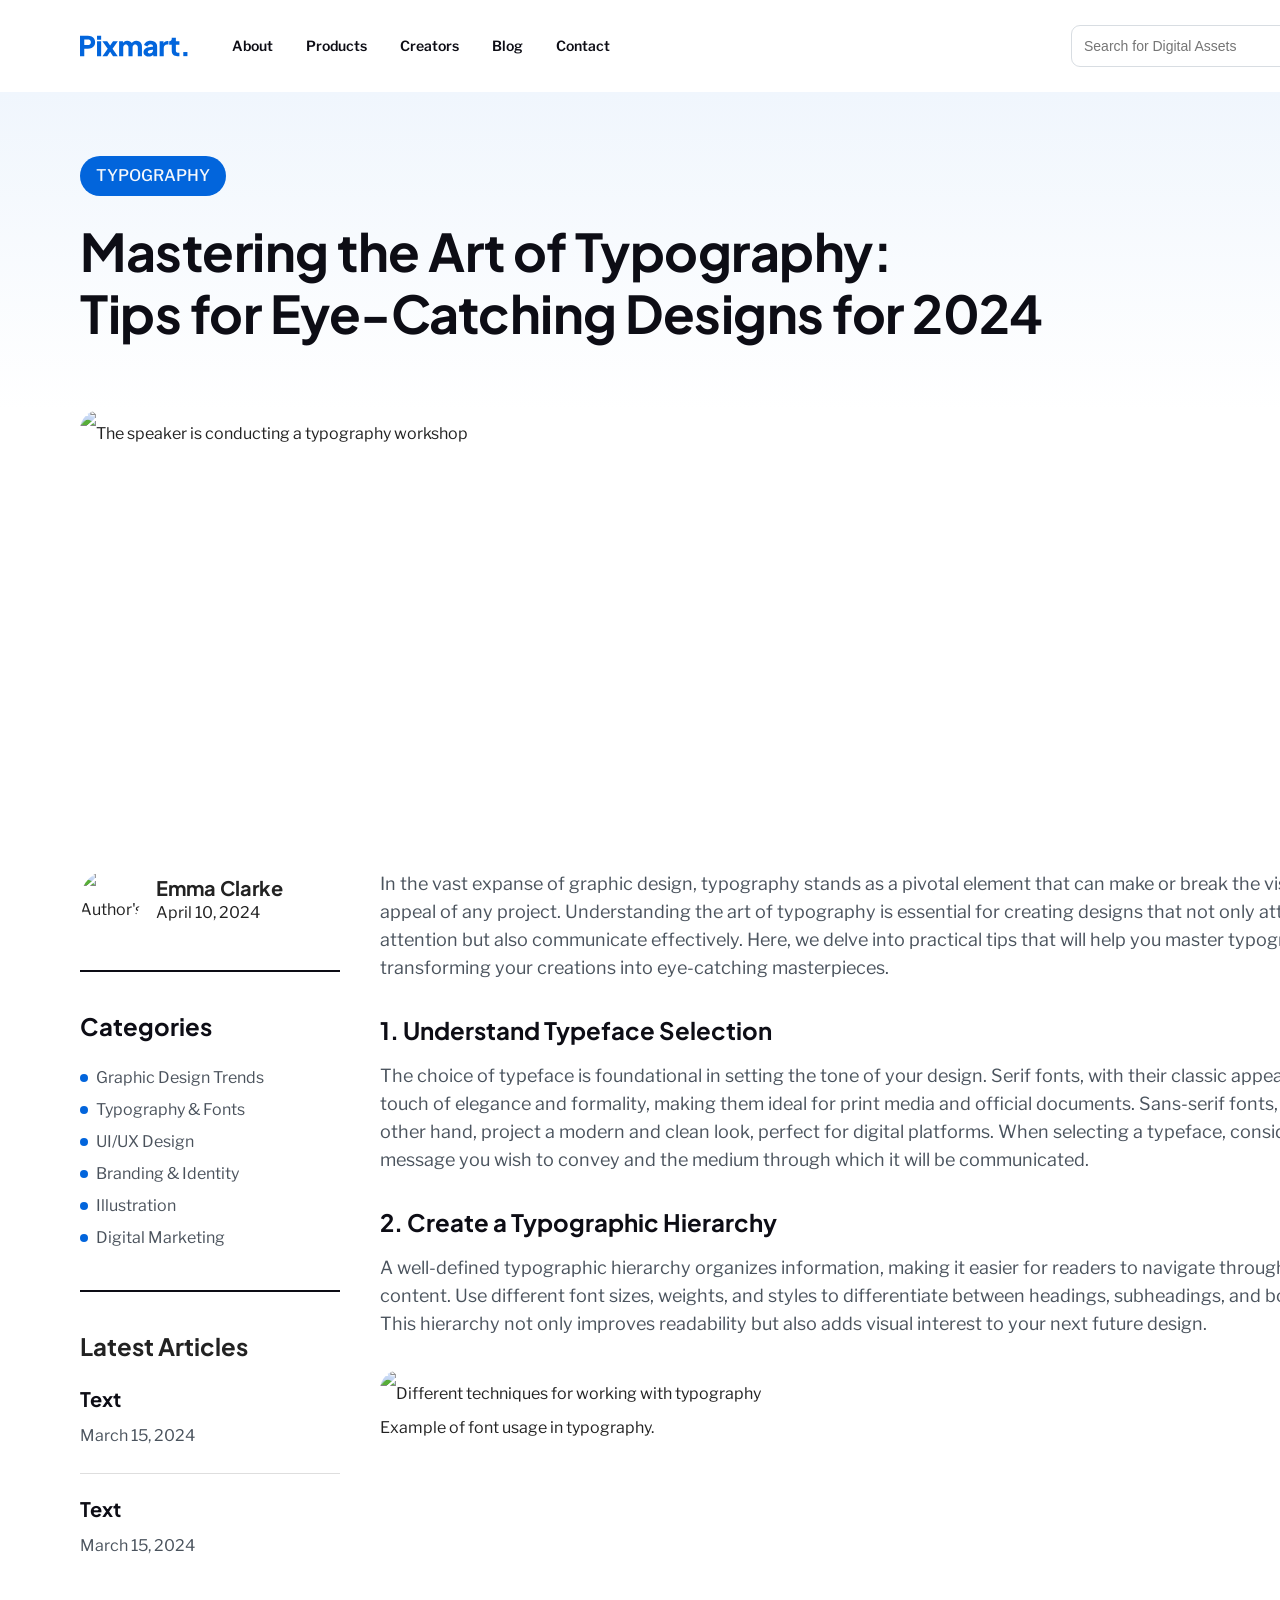
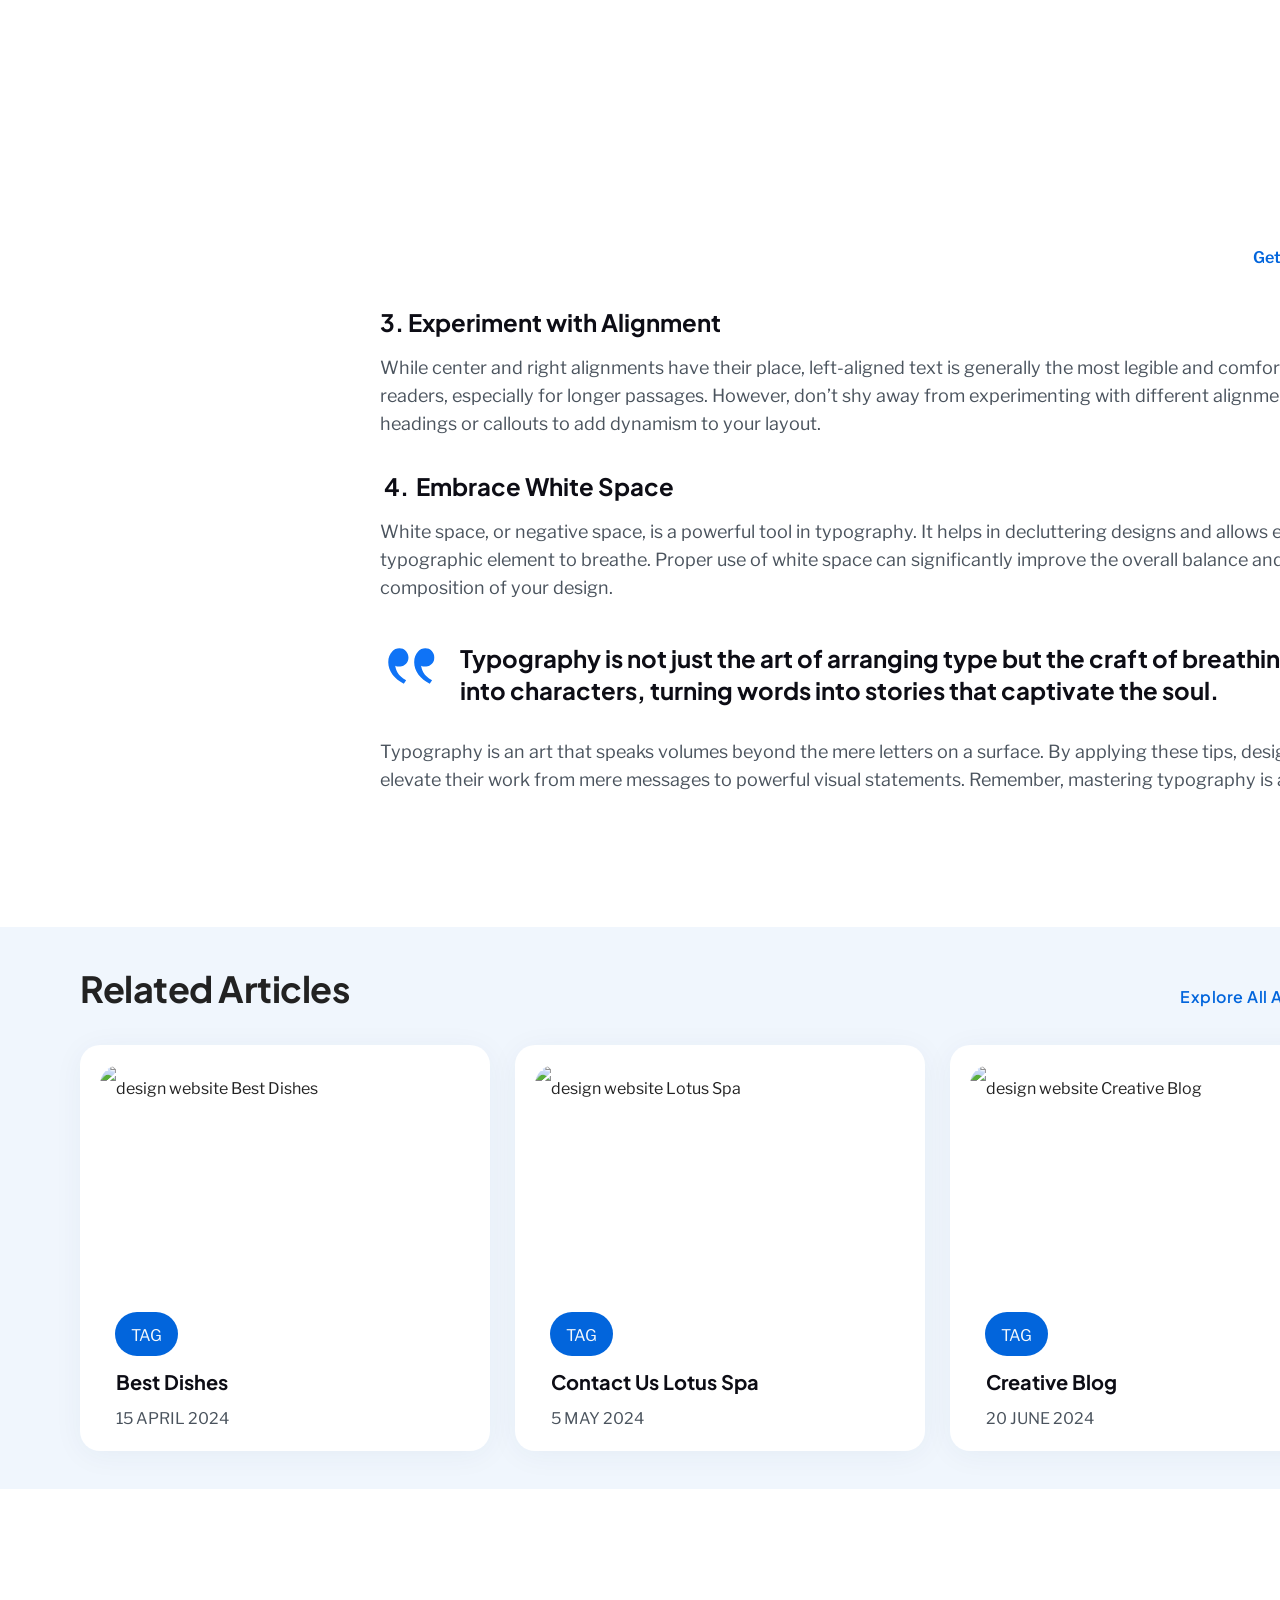
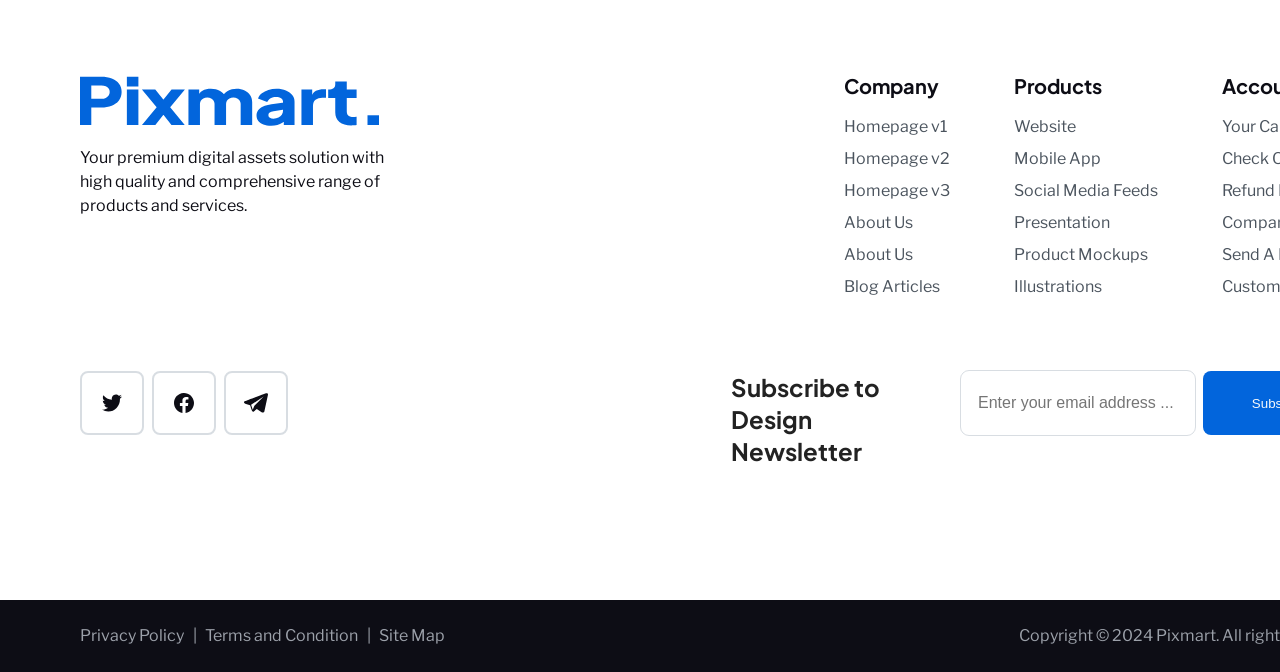
==== commit 9e19fb3b: "refactor: enhance blog details layout" ====
--- a/blog_details.html
+++ b/blog_details.html
@@ -85,7 +85,7 @@
         <main>
 
             <div class="blog-details__background-heading">
-                <div class="blog-details">
+                <div class="blog-details  container">
                         <span class="blog-details__tag">
                             TYPOGRAPHY
                         </span>
@@ -252,7 +252,7 @@
             </div>
 
             <section class="blog-details__cards-container">
-                <div class="blog-details__cards-background">
+                <div class="blog-details__cards-background container">
                     <div class="blog-details__cards-title-wrap">
                         <h2 class="blog-details__cards-title">Related Articles</h2>
                         <a href="#" class="blog-details__title-link brand-color-links">
--- a/css/style.css
+++ b/css/style.css
@@ -1619,8 +1619,10 @@
     line-height: var(--font-line-height-heroes);
     letter-spacing: -0.5px;
     margin: 0;
-    padding: 64px 0 100px 0;
+    padding: 64px 0px 100px 0px;
     max-width: min-content;
+    overflow: hidden;
+    text-overflow: ellipsis;
 }
 
 .side-filters__form-price,
@@ -1643,6 +1645,11 @@
     font-weight: var(--font-weight-extra);
     line-height: 32px;
     letter-spacing: 0px;
+    white-space: nowrap;
+    max-width: 217px;
+    overflow: hidden;
+    display: block;
+    text-overflow: ellipsis;
 }
 
 .side-filters__style-wrap,
@@ -1677,6 +1684,11 @@
     line-height: var(--font-line-height-small);
     letter-spacing: 0px;
     padding-left: 28px;
+    white-space: nowrap;
+    overflow: hidden;
+    max-width: 217px;
+    text-overflow: ellipsis;
+    display: block;
 
 }
 
@@ -1774,8 +1786,6 @@
 }
 
 .side-filters__categories-check-label {
-    display: inline-flex;
-    align-items: center;
     user-select: none;
     position: relative;
 }
@@ -1786,12 +1796,13 @@
     background-color: var(--color-bg-base);
     outline: 2px solid rgba(31, 50, 71, 0.27);
     border-radius: 4px;
-    width: 13px;
-    height: 13px;
-    left: 0px;
-    top: -2px;
+    width: 12px;
+    height: 12px;
+    left: 1px;
+    top: -1px;
     position: absolute;
     margin: 5px;
+    outline-offset: -0.5px;
 }
 
 .side-filters__categories-check-box:hover+ .side-filters__categories-check-label:before {
@@ -1821,7 +1832,7 @@
     outline: 2px solid var(--color-brand);
     background-image: url(/img/mark_checkbox.svg);
     background-repeat: no-repeat;
-    background-position: 2px 4px;
+    background-position: 2px 3.5px;
 }
 
 .side-filters__categories-check-box:checked:hover+ .side-filters__categories-check-label:before {
@@ -1853,7 +1864,7 @@
 .toggle-wrapper {
     display: flex;
     align-items: center;
-    margin-left: -28px;
+    margin-left: -30px;
 }
 
 .side-filters__style-toggle {
@@ -1869,7 +1880,8 @@
 .side-filters__style-toggle-label {
     display: flex;
     align-items: center;
-    gap: 10px;
+    gap: 8px;
+    padding-left: 30px;
 }
 
 .toggle-slider {
@@ -1980,9 +1992,21 @@
     justify-content: center;
     align-items: center;
     gap: 8px;
-    border: 2px solid rgba(29, 54, 83, 0.17);
+    outline: 2px solid rgba(29, 54, 83, 0.17);
     border-radius: 8px;
-    padding: 8px 20px 8px 20px;
+    padding: 10px 20px 9px 20px;
+    background: rgb(255, 255, 255);
+    flex-wrap: nowrap;
+    overflow: hidden;
+    white-space: nowrap;
+    text-overflow: ellipsis;
+    outline-offset: -2px;
+}
+
+.side-filters__form-reset svg {
+    width: 24px;
+    height: 24px;
+    color: inherit;
 }
 
 .content {
@@ -1990,17 +2014,12 @@
     flex-direction: column;
 }
 
-.content__filters-buttons {
-    display: flex;
-    flex-direction: column;
-    gap: 24px;
-}
-
-.content__filters-view {
-    display: flex;
-    flex-direction: row;
+.content__filters-view-wrap {
+    display: flex;
+    flex-direction: row;
+    flex-wrap: nowrap;
     justify-content: space-between;
-    flex-wrap: nowrap;
+    gap: 10px;
 }
 
 .visually-hidden {
@@ -2034,18 +2053,26 @@
     position: relative;
 }
 
-.content__filters-select-item:after {
+.content__filters-select-input-wrap {
+    position: relative;
+}
+
+.content__filters-select-input-wrap:after {
     content: '';
     position: absolute;
-    right: 27px;
+    right: 22px;
+    top: 10px;
     display: block;
-    width: 24px;
-    height: 24px;
-    background-image: url("img/chevron_down.svg");
-    outline: 2px solid rgba(29, 54, 83, 0.17);
+    width: 17px;
+    height: 17px;
+    background: url("/img/chevron_down.svg");
+    background-repeat: no-repeat;
+    background-size: contain;
     border-radius: 8px;
     transform: rotate(360deg);
     padding: 2px;
+    color: rgb(13, 13, 21);
+    pointer-events: none;
 }
 
 .content__filters-select-item {
@@ -2113,14 +2140,18 @@
 .content__tags-list {
     display: flex;
     flex-direction: row;
-    flex-wrap: wrap;
+    flex-wrap: nowrap;
     justify-content: flex-start;
     gap: 8px;
+    padding-top: 24px;
+    overflow: hidden;
+    max-width: 1030px;
+    white-space: nowrap;
 }
 
 .content__tag-item {
-    padding: 6px 12px 7px 12px;
-    box-shadow: 0 0 1px rgba(29, 54, 83, 0.17);
+    padding: 5px 11px 5px 11px;
+    border: 1px solid rgba(29, 54, 83, 0.17);
     border-radius: 8px;
     color: var(--color-text-primary);
     font-family: var(--font-family-secondary);
@@ -2131,9 +2162,13 @@
     text-align: center;
     height: 32px;
     display: flex;
-    justify-content: center;
+    justify-content: flex-start;
     gap: 8px;
     align-items: center;
+    white-space: nowrap;
+    overflow: hidden;
+    text-overflow: ellipsis;
+    flex-wrap: nowrap;
 }
 
 .content__tag-button {
@@ -2188,6 +2223,10 @@
 
 .sold_out .content__buttons-container {
     display: none;
+}
+
+.content__card {
+    max-width: 325px;
 }
 
 /* alignment after removing buttons */
@@ -2264,11 +2303,17 @@
     font-weight: 700;
     line-height: 26px;
     letter-spacing: 0px;
+    white-space: nowrap;
+    text-overflow: ellipsis;
+    overflow: hidden;
+    width: 100%;
 }
 
 .content__card-description {
     display: flex;
     max-width: 100%;
+    white-space: nowrap;
+    overflow: hidden;
 }
 
 .content__cards-category {
@@ -2281,7 +2326,7 @@
     text-align: left;
 }
 
-.content__cards-category:nth-of-type(1)::after {
+.content__cards-category:not(:last-of-type):after {
     content: "·";
     display: inline-block;
     font-size: var(--font-size-small);
@@ -2298,6 +2343,9 @@
     justify-content: space-between;
     align-items: center;
     max-width: 100%;
+    gap: 12px;
+    flex-wrap: nowrap;
+    overflow: hidden;
 }
 
 .content__price {
@@ -2325,8 +2373,9 @@
     align-items: center;
     padding: 6px;
     width: 37px;
-    height: 38px;
+    height: 37px;
     background-color: var(--color-bg-base);
+    border: 2px solid  transparent;
 }
 
 .content__button-cart {
@@ -2354,13 +2403,11 @@
     margin-inline: auto;
     border: 2px solid rgba(29, 54, 83, 0.17);
     border-radius: 8px;
+    background: rgb(255,255,255);
 }
 
 .blog-details {
     padding-block: 64px;
-    padding-inline: 80px;
-    max-width: 1440px;
-    margin: 0 auto;
 }
 
 .blog-details__tag {
@@ -2386,6 +2433,10 @@
     letter-spacing: -0.5px;
     margin: 0;
     margin-top: 24px;
+    max-width: 1100px;
+    overflow: hidden;
+    text-overflow: ellipsis;
+    padding-bottom: 2px;
 }
 
 .blog-details__background-heading {
@@ -2403,7 +2454,7 @@
 }
 
 .blog-details__content-container {
-    text-overflow: ellipsis;
+    max-height: 1543px;
     overflow: hidden;
 }
 
@@ -2414,6 +2465,7 @@
     margin-bottom: 28px;
     grid-row: 1 / 2;
     grid-column: 1 / 3;
+    height: 412px;
 }
 
 .blog-details__side-wrap {
@@ -2447,6 +2499,10 @@
     font-weight: 700;
     line-height: 26px;
     letter-spacing: 0px;
+    overflow: hidden;
+    text-overflow: ellipsis;
+    width: 218px;
+    white-space: nowrap;
 }
 
 .blog-details__post-time {
@@ -2700,7 +2756,6 @@
 
 .blog-details__picture {
     height: 462px;
-    width: 100%;
     object-fit: cover;
     border-radius: 20px;
     object-position: center 27%;
@@ -2764,10 +2819,24 @@
     margin-bottom: 8px;
 }
 
+.blog-details__content:last-of-type {
+    color: rgba(42, 53, 65, 0.85);
+    font-size: 18px;
+    font-weight: 400;
+    line-height: 28px;
+    letter-spacing: 0px;
+    padding-block: 20px;
+    margin-bottom: 8px;
+    display: -webkit-box;
+    -webkit-box-orient: vertical;
+    overflow: hidden;
+    text-overflow: ellipsis;
+    -webkit-line-clamp: 2;
+}
+
 .blog-details__cards-container {
     margin-top: 134px;
     padding-block: 38px;
-    padding-inline: 80px;
     background: rgb(240, 246, 253);
 }
 
@@ -2785,6 +2854,10 @@
     font-weight: 700;
     line-height: 48px;
     letter-spacing: -0.5px;
+    white-space: nowrap;
+    overflow: hidden;
+    max-width: 1050px;
+    text-overflow: ellipsis;
 }
 
 .blog-details__title-link {
@@ -2806,15 +2879,10 @@
 transform: rotate(180deg);
 }
 
-.blog-details__cards-background {
-    max-width: 1280px;
-    margin-inline: auto;
-}
-
 .blog-details__cards-wrap {
     display: flex;
     flex-direction: row;
-    margin-top: 34px;
+    margin-top: 32px;
     gap: 24px;
     justify-content: space-between;
     flex-wrap: nowrap;
@@ -2834,6 +2902,7 @@
 
 .blog-details__card {
     position: relative;
+    max-width: 370px;
 }
 
 .blog-details__card::before {
@@ -2870,6 +2939,9 @@
     font-weight: 700;
     line-height: 26px;
     letter-spacing: 0px;
+    white-space: nowrap;
+    overflow: hidden;
+    text-overflow: ellipsis;
 }
 
 .blog-details__cards-time {
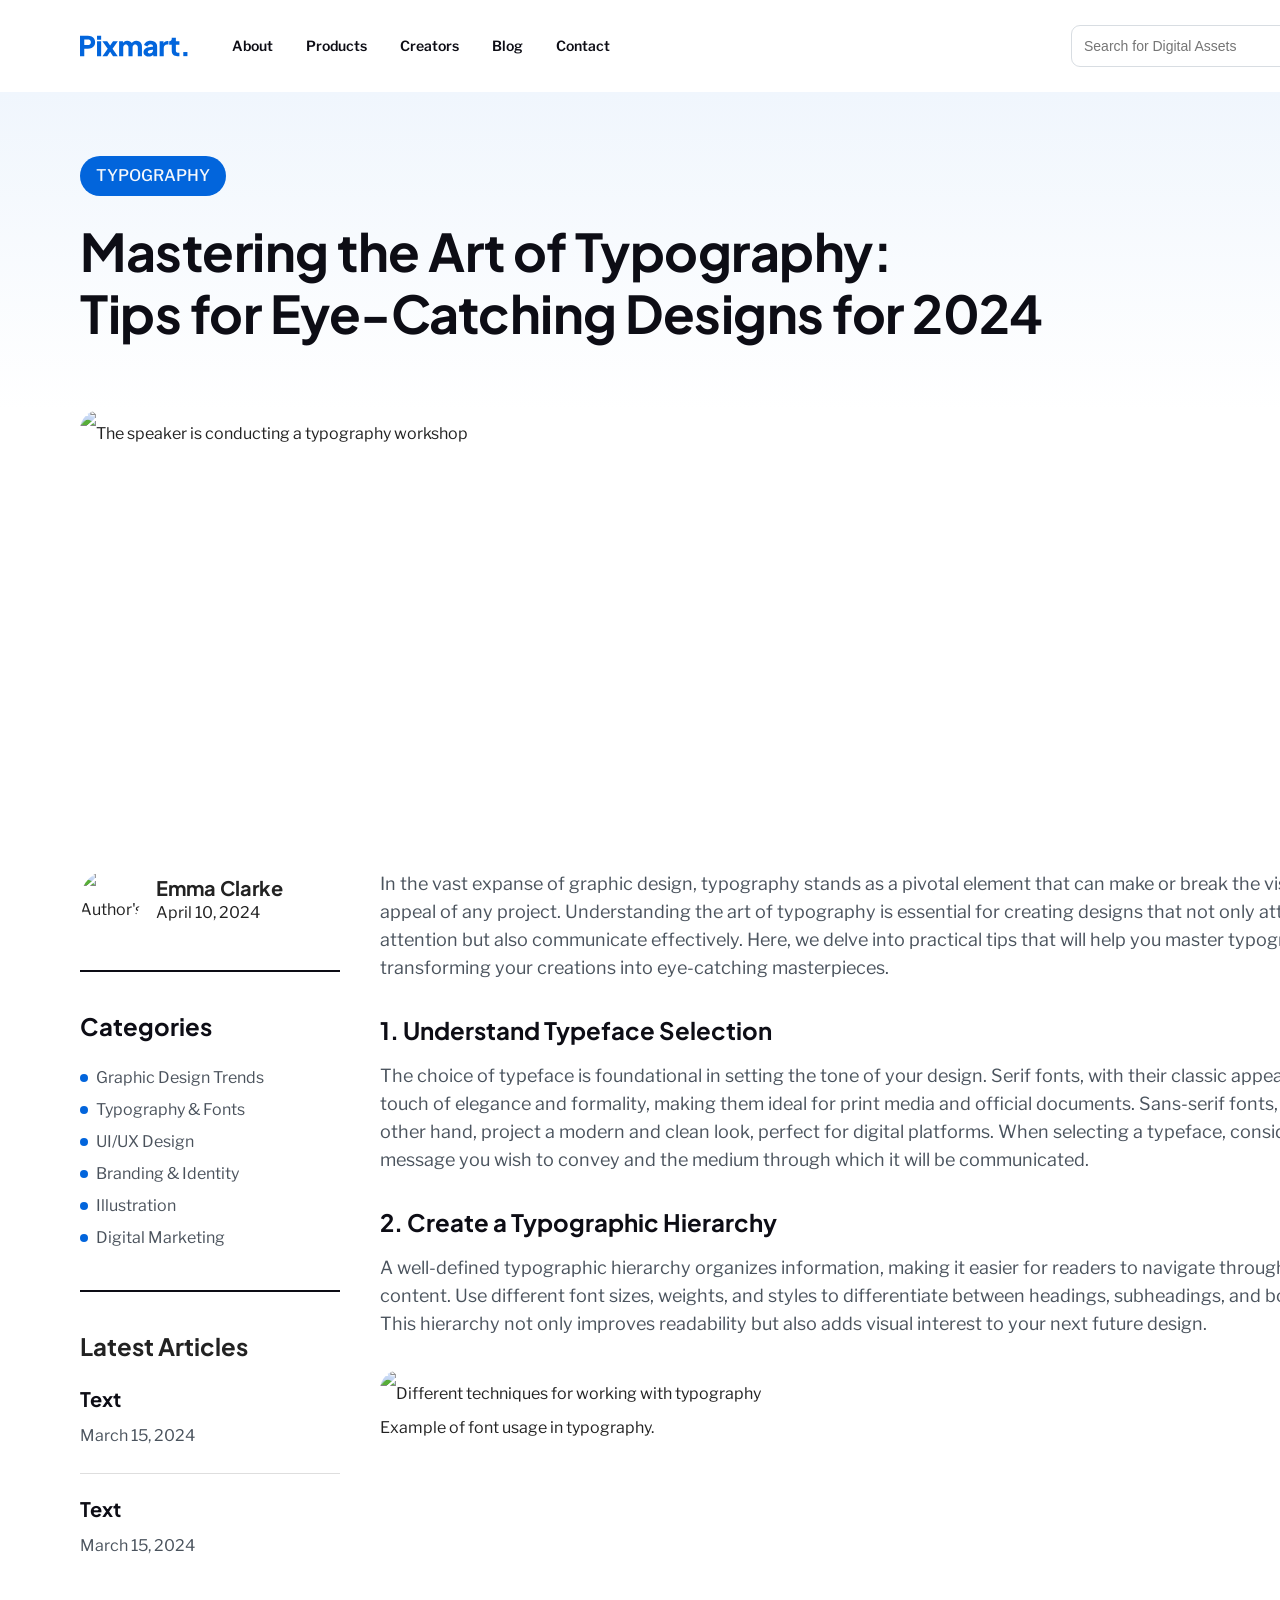
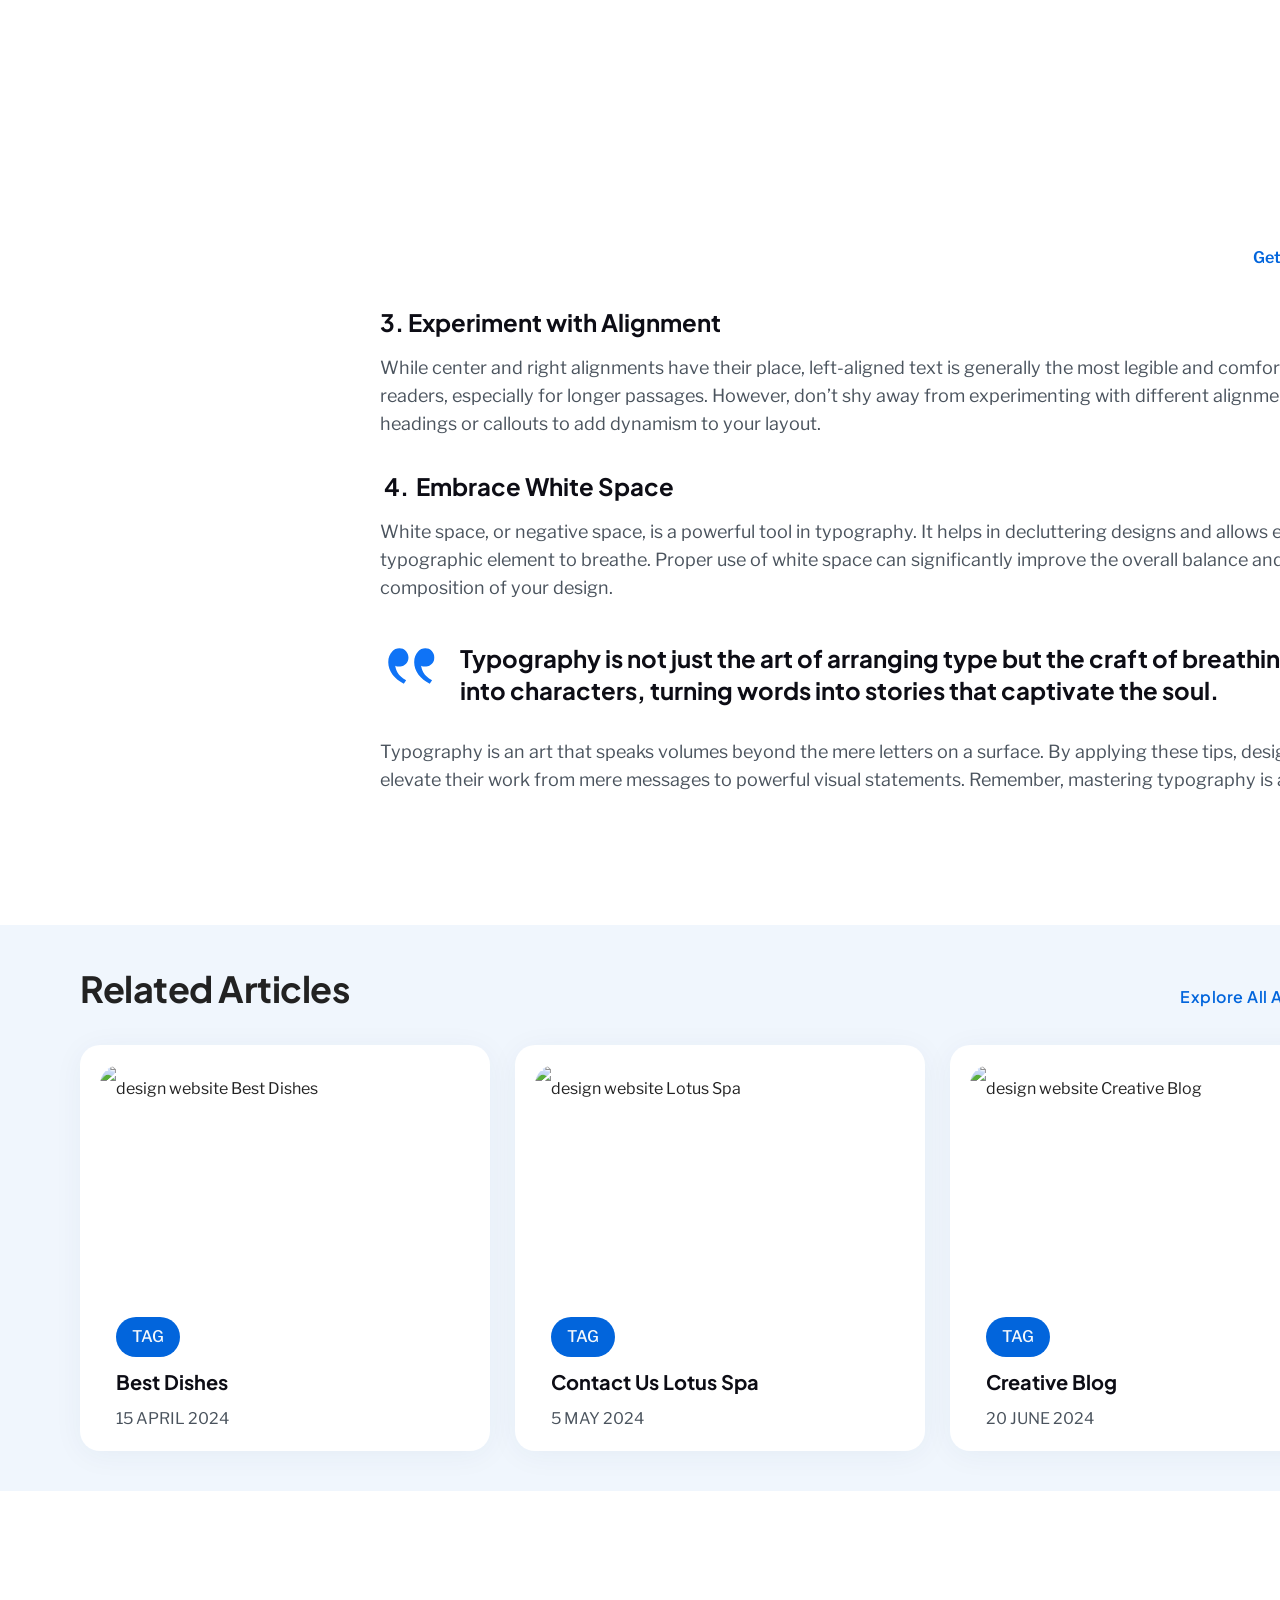
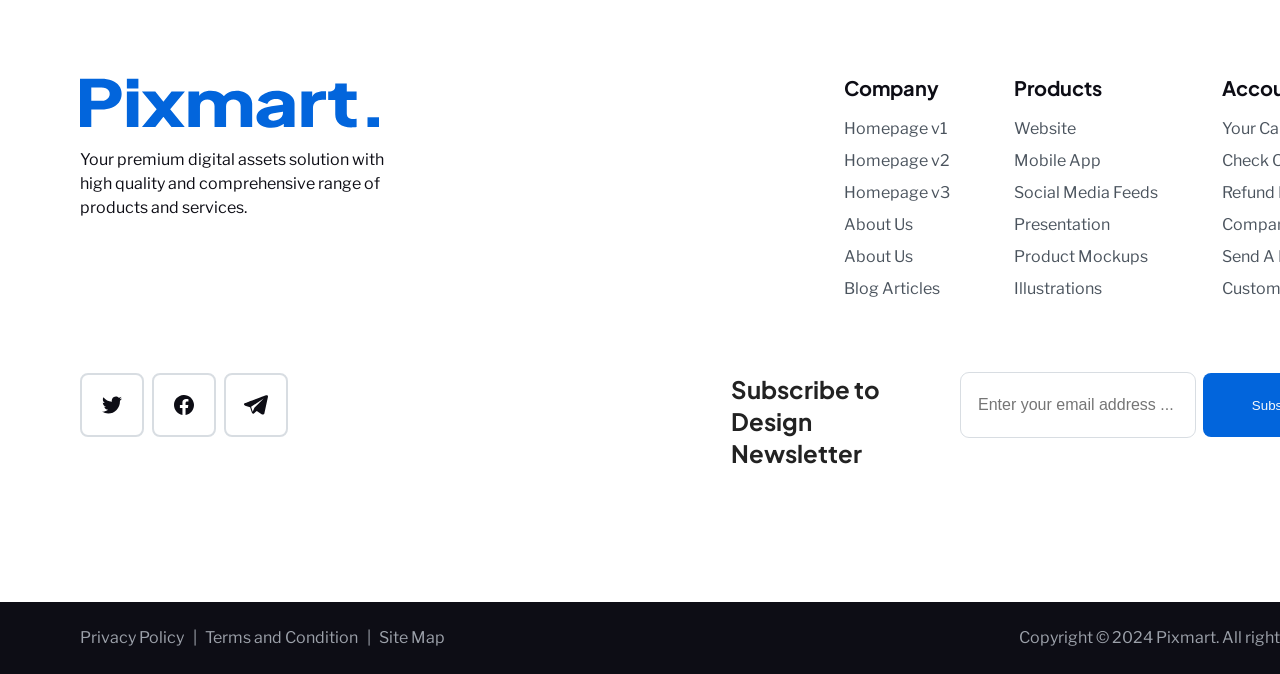
==== commit 18785286: "refactor: typography and adjust card layout in blog details" ====
--- a/blog_details.html
+++ b/blog_details.html
@@ -180,7 +180,7 @@
                 </div>
                 <div class="blog-details__content-container">
                     <p class="blog-details__content">
-                        In the vast expanse of graphic design, typography stands as a pivotal element that  can make or break the visual appeal of any project. Understanding the art of     typography is essential for creating designs that not only attract attention but    also communicate effectively. Here, we delve into practical tips that will help you    master typography, transforming your creations into eye-catching masterpieces.
+                        In&#160;the vast expanse of&#160;graphic design, typography stands as&#160;a&#160;pivotal element that can make or&#160;break the visual appeal of&#160;any project. Understanding the art of&#160;typography is&#160;essential for creating designs that not only attract attention but also communicate effectively. Here, we&#160;delve into practical tips that will help you master typography, transforming your creations into eye-catching masterpieces.
                     </p>
                     <ol class="blog-details__list">
                         <li class="blog-details__list-item">
@@ -188,7 +188,7 @@
                                 Understand Typeface Selection
                             </h2>
                             <p class="blog-details__item-content">
-                                The choice of typeface is foundational in setting the tone of your design.  Serif fonts, with their classic appeal, lend a touch of elegance and     formality, making them ideal for print media and official documents.    Sans-serif fonts, on the other hand, project a modern and clean look,  perfect for digital platforms. When selecting a typeface, consider the   message you wish to convey and the medium through which it will be    communicated.
+                                The choice of&#160;typeface is&#160;foundational in&#160;setting the tone of&#160;your design. Serif fonts, with their classic appeal, lend a touch of&#160;elegance and formality, making them ideal for print media and official documents. Sans-serif fonts, on&#160;the other hand, project a&#160;modern and clean look, perfect for digital platforms. When selecting a&#160;typeface, consider the message you wish to&#160;convey and the medium through which it&#160;will be&#160;communicated.
                             </p>
                         </li>
                         <li class="blog-details__list-item">
@@ -196,7 +196,7 @@
                                 Create a Typographic Hierarchy
                             </h2>
                             <p class="blog-details__item-content">
-                                A well-defined typographic hierarchy organizes information, making it easier    for readers to navigate through the content. Use different font sizes,     weights, and styles to differentiate between headings, subheadings, and body    text. This hierarchy not only improves readability but also adds visual    interest to your next future design.
+                                A&#160;well-defined typographic hierarchy organizes information, making it&#160;easier for readers to&#160;navigate through the content. Use different font sizes, weights, and styles to&#160;differentiate between headings, subheadings, and body text. This hierarchy not only improves readability but also adds visual interest to&#160;your next future design.
                             </p>
                             <div class="blog-details__item-picture-wrap">
                                 <figure class="blog-details__picture-container">
@@ -221,7 +221,7 @@
                                 Experiment with Alignment
                             </h2>
                             <p class="blog-details__item-content">
-                                While center and right alignments have their place, left-aligned text is    generally the most legible and comfortable for readers, especially for     longer passages. However, don’t shy away from experimenting with different  alignments in headings or callouts to add dynamism to your layout.
+                                While center and right alignments have their place, left-aligned text is&#160;generally the most legible and comfortable for readers, especially for longer passages. However, don&#146;t shy away from experimenting with different alignments in headings or&#160;callouts to&#160;add dynamism to&#160;your layout.
                             </p>
                         </li>
                         <li class="blog-details__list-item">
@@ -229,7 +229,7 @@
                                 Embrace White Space
                             </h2>
                             <p class="blog-details__item-content">
-                                White space, or negative space, is a powerful tool in typography. It helps  in decluttering designs and allows each typographic element to breathe.  Proper use of white space can significantly improve the overall balance and  composition of your design.
+                                White space, or&#160;negative space, is&#160;a&#160;powerful tool in&#160;typography. It&#160;helps in&#160;decluttering designs and allows each typographic element to&#160;breathe. Proper use of&#160;white space can significantly improve the overall balance and composition of&#160;your design.
                             </p>
                         </li>
                     </ol>
@@ -242,11 +242,11 @@
                             <use xlink:href="img/sprite.svg#qoute-img"></use>
                         </svg>
                         <blockquote class="blog-details__quote">
-                            Typography is not just the art of arranging type but the craft of breathing life    into characters, turning words into stories that captivate the soul.
+                            Typography is&#160;not just the art of&#160;arranging type but the craft of&#160;breathing life into characters, turning words into stories that captivate the soul.
                         </blockquote>
                     </div>
                     <p class="blog-details__content">
-                        Typography is an art that speaks volumes beyond the mere letters on a surface. By   applying these tips, designers can elevate their work from mere messages to powerful  visual statements. Remember, mastering typography is a journey of continuous     learning and experimentation. Embrace the process, and let your designs speak louder    than words. Happy designing!
+                        Typography is&#160;an&#160;art that speaks volumes beyond the mere letters on&#160;a&#160;surface. By&#160;applying these tips, designers can elevate their work from mere messages to&#160;powerful visual statements. Remember, mastering typography is&#160;a&#160;journey of&#160;continuous learning and experimentation. Embrace the process, and let your designs speak louder than words. Happy designing!
                     </p>
                 </div>
             </div>
--- a/css/style.css
+++ b/css/style.css
@@ -2835,8 +2835,8 @@
 }
 
 .blog-details__cards-container {
-    margin-top: 134px;
-    padding-block: 38px;
+    margin-top: 132px;
+    padding-block: 40px;
     background: rgb(240, 246, 253);
 }
 
@@ -2908,13 +2908,14 @@
 .blog-details__card::before {
     content: "TAG";
     position: absolute;
-    top: 247px;
-    left: 15px;
+    top: 252px;
+    left: 16px;
     background-color: var(--color-brand);
-    border-radius: 100px;
+    border-radius: 56px;
     color: rgb(245, 248, 251);
-    height: 34px;
-    padding: 0px 16px 10px 16px;
+    padding: 8px 16px 8px 16px;
+    font-weight: 500;
+    line-height: 24px;
 }
 
 .blog-details__cards-image {
